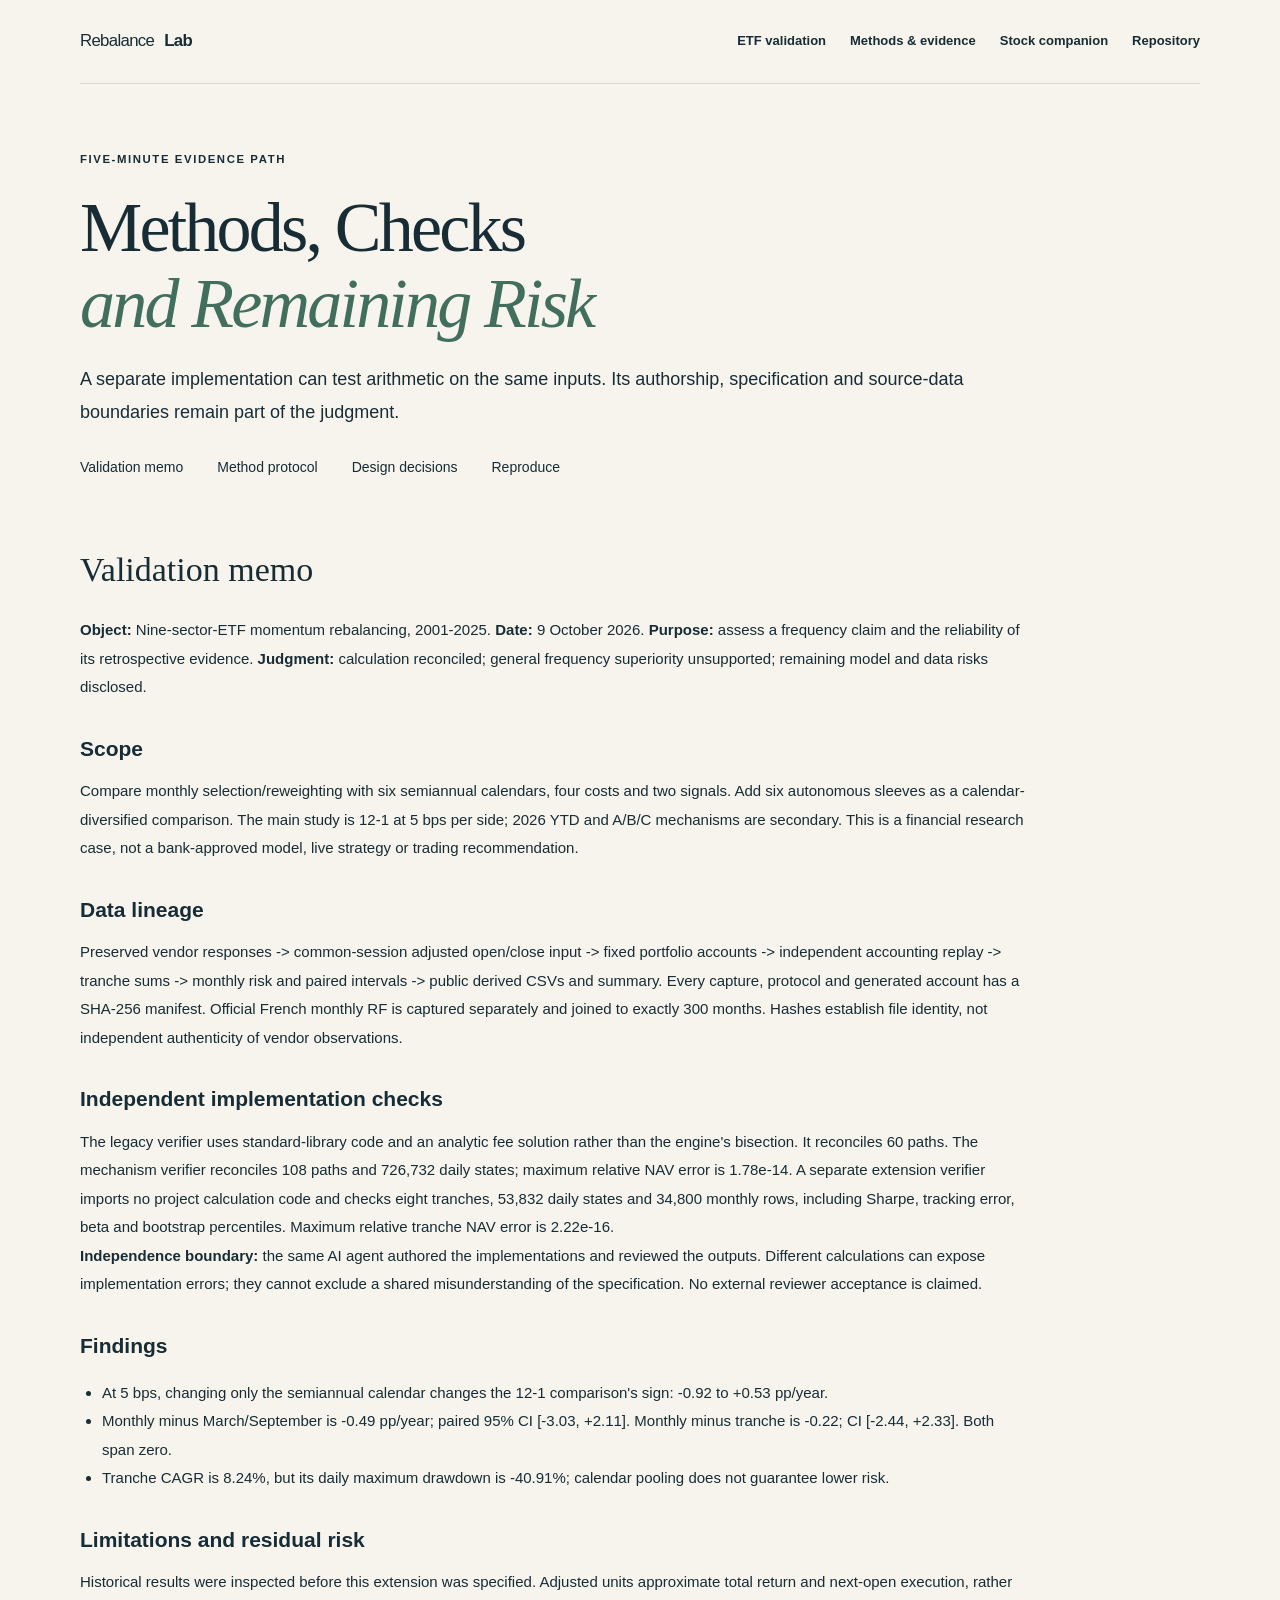
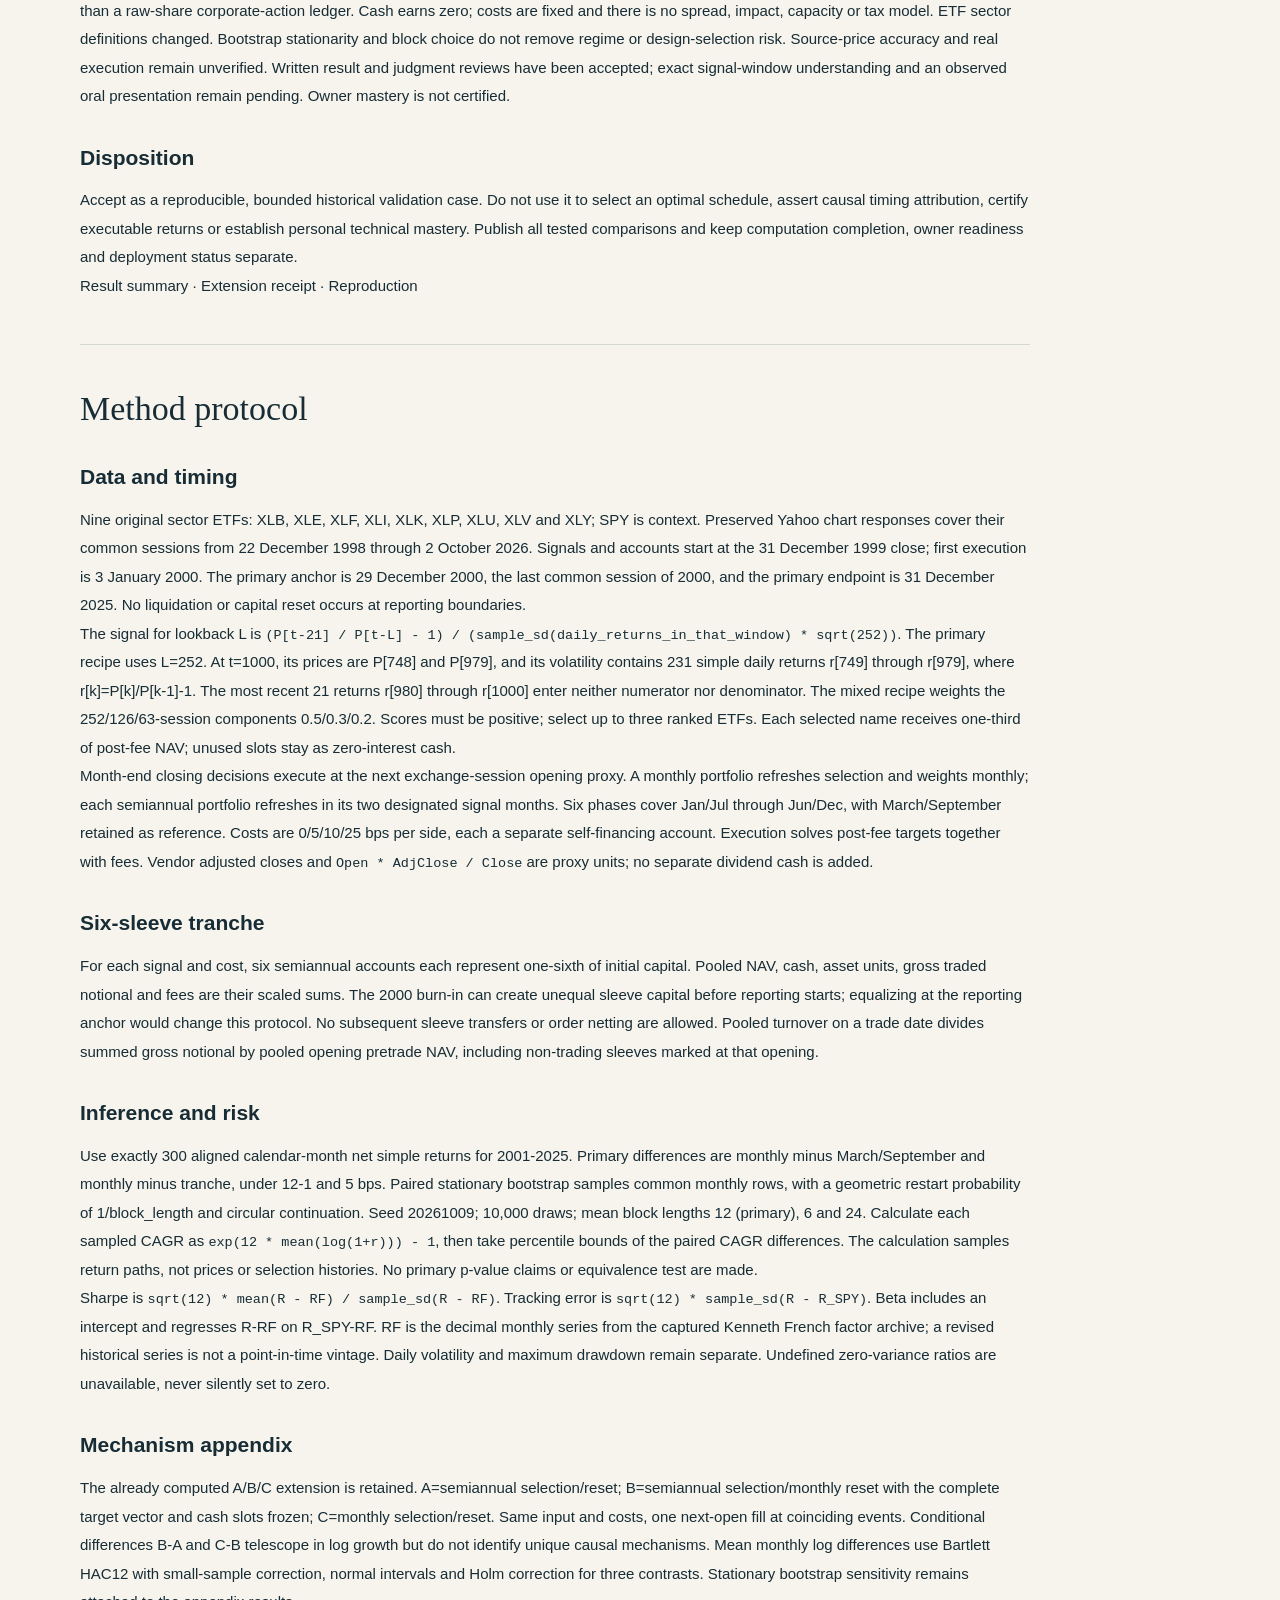
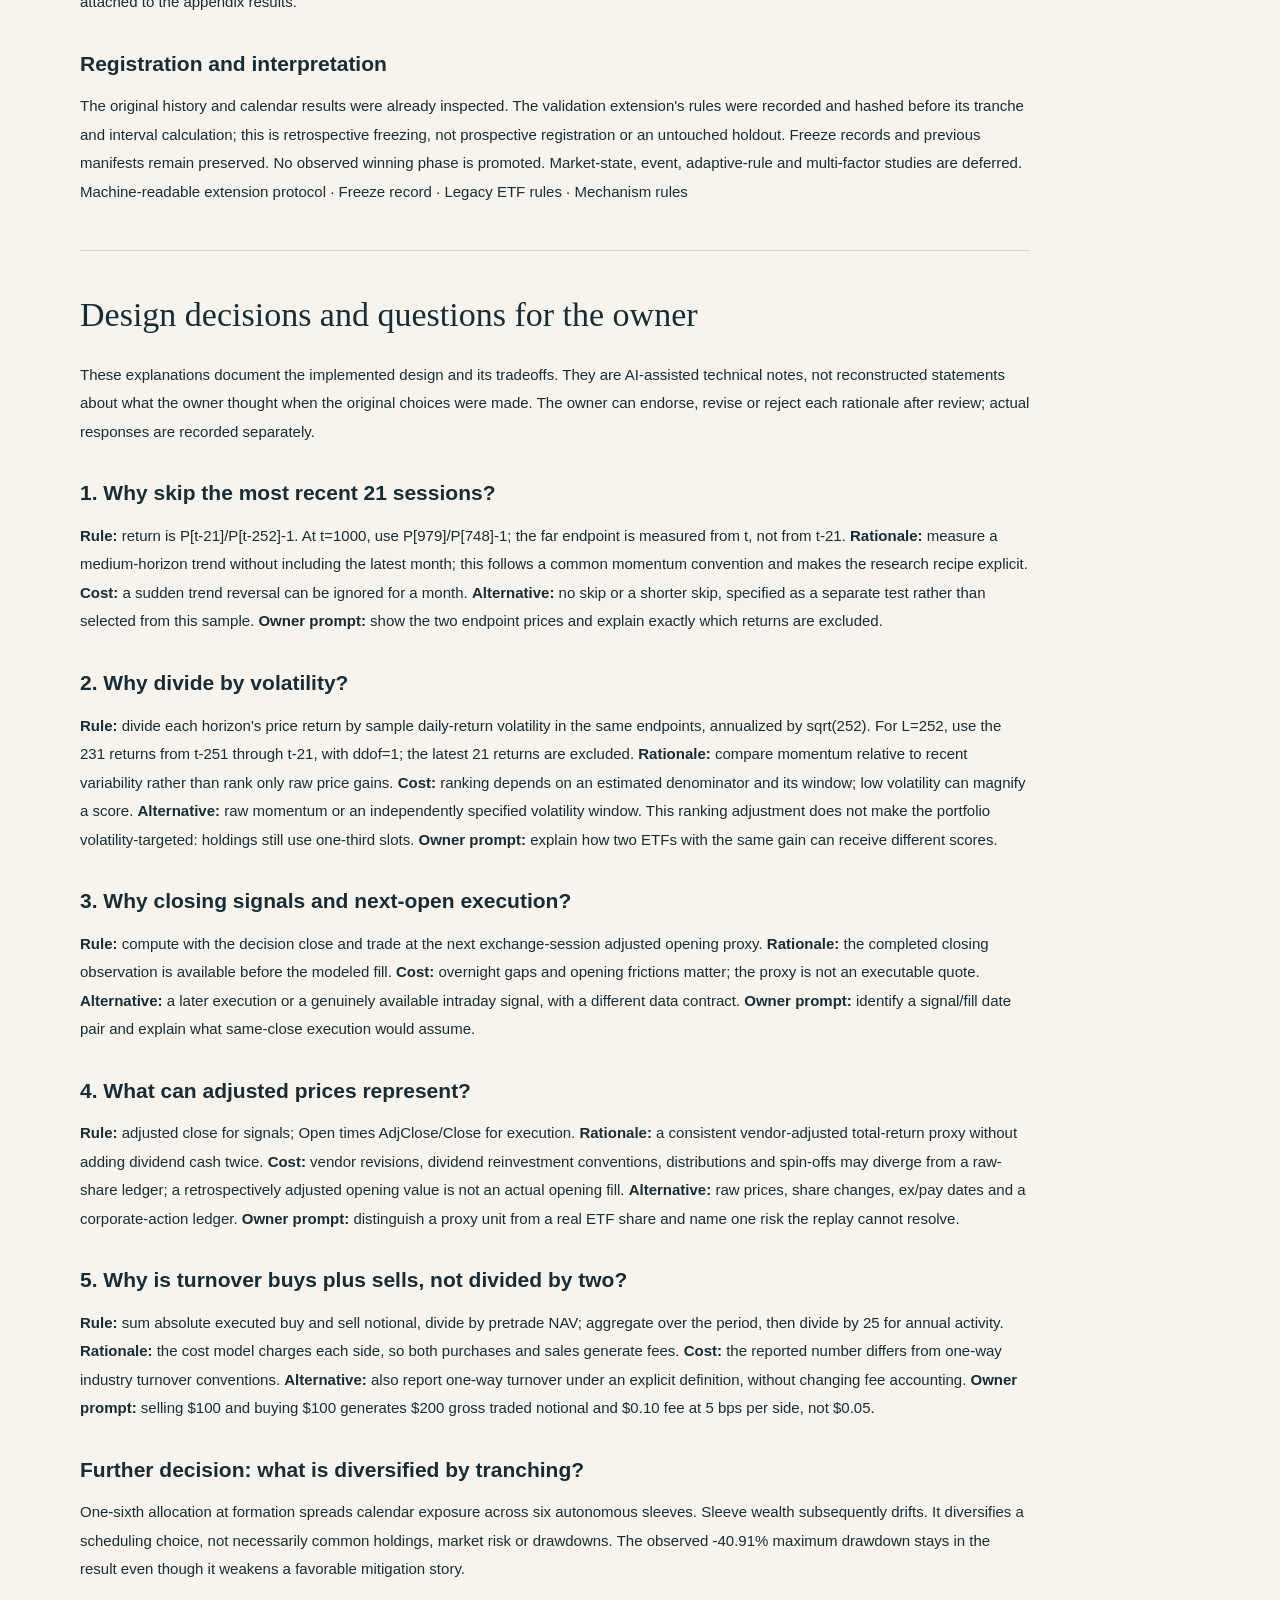
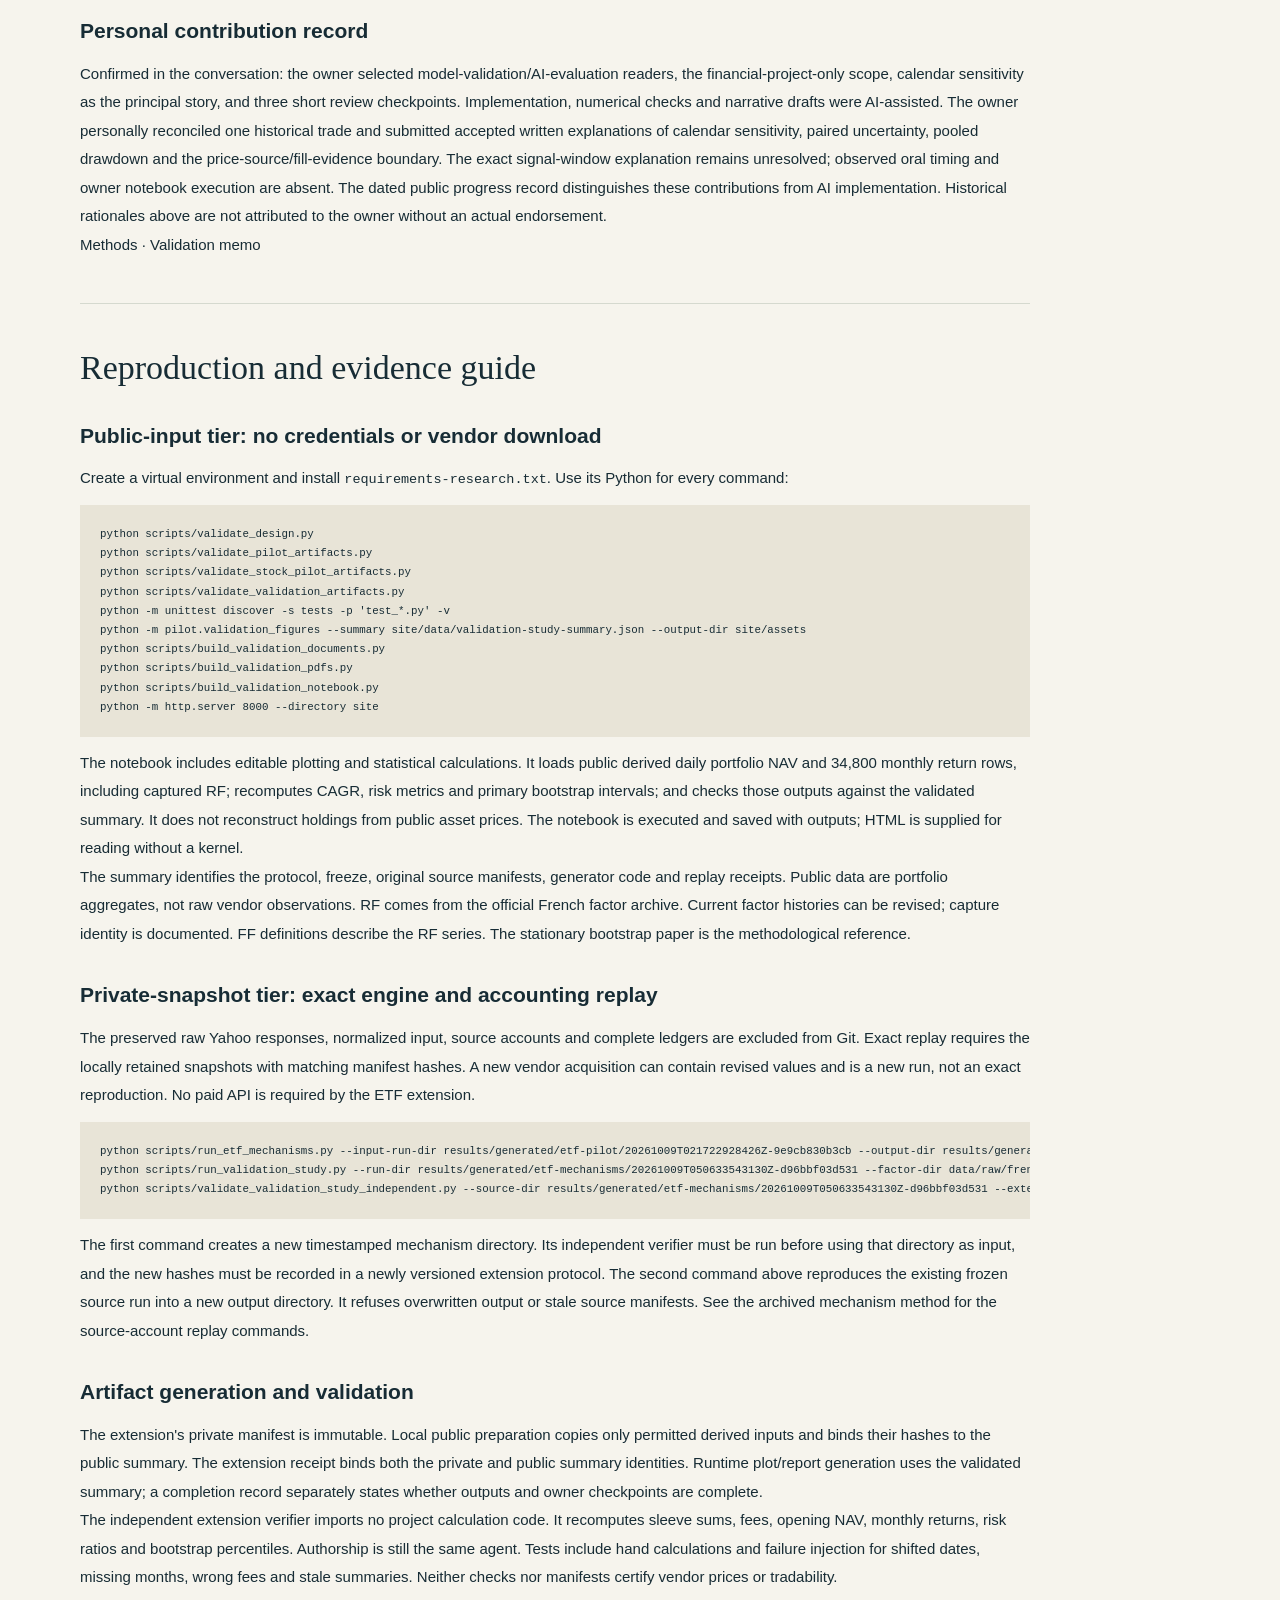
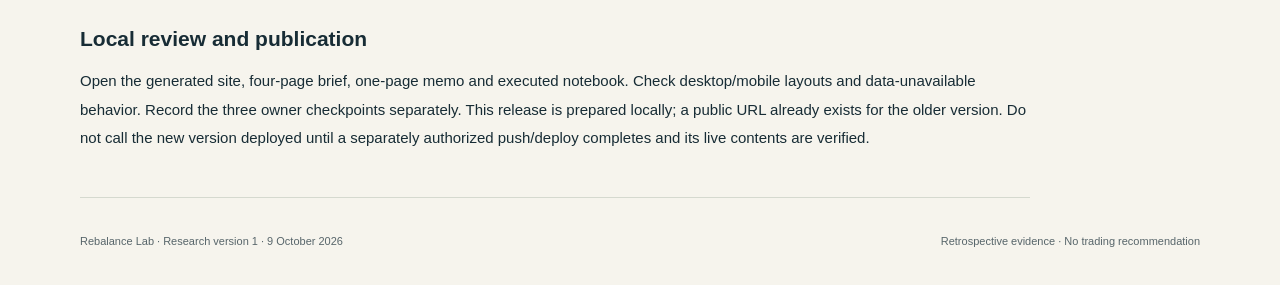
==== site/methods.html @ b11cecf1 "Build a bounded momentum rebalancing validation case" ====
<!doctype html><html lang="en"><head><meta charset="utf-8"><meta name="viewport" content="width=device-width,initial-scale=1"><meta name="description" content="A retrospective financial validation case: calendar sensitivity, tranched momentum portfolios, paired uncertainty and reproducible accounting."><title>Methods, Checks and Remaining Risk · Rebalance Lab</title><link rel="canonical" href="https://yuchi-wang02.github.io/rebalance-lab/methods.html"><meta property="og:type" content="website"><meta property="og:site_name" content="Rebalance Lab"><meta property="og:title" content="Methods, Checks and Remaining Risk"><meta property="og:description" content="A retrospective financial validation case: calendar sensitivity, tranched momentum portfolios, paired uncertainty and reproducible accounting."><meta property="og:url" content="https://yuchi-wang02.github.io/rebalance-lab/methods.html"><meta property="og:image" content="https://yuchi-wang02.github.io/rebalance-lab/assets/validation-preview.png"><meta property="og:image:width" content="1200"><meta property="og:image:height" content="630"><meta property="og:image:alt" content="Momentum rebalancing validation: calendar sensitivity and paired uncertainty"><meta name="twitter:card" content="summary_large_image"><meta name="twitter:title" content="Methods, Checks and Remaining Risk"><meta name="twitter:description" content="A retrospective financial validation case: calendar sensitivity, tranched momentum portfolios, paired uncertainty and reproducible accounting."><meta name="twitter:image" content="https://yuchi-wang02.github.io/rebalance-lab/assets/validation-preview.png"><link rel="icon" href="assets/favicon.svg" type="image/svg+xml"><link rel="stylesheet" href="styles.css"><link rel="stylesheet" href="validation.css"></head><body class="v-page"><a class="skip-link" href="#main">Skip to content</a><header class="v-header"><a class="brand" href="index.html">Rebalance <strong>Lab</strong></a><nav aria-label="Primary navigation"><a href="pilot.html">ETF validation</a><a href="methods.html">Methods &amp; evidence</a><a href="stocks.html">Stock companion</a><a href="https://github.com/Yuchi-Wang02/rebalance-lab">Repository</a></nav></header><main id="main" class="v-main"><section class="v-hero"><p class="eyebrow">Five-minute evidence path</p><h1>Methods, Checks<br><em>and Remaining Risk</em></h1><p class="v-intro">A separate implementation can test arithmetic on the same inputs. Its authorship, specification and source-data boundaries remain part of the judgment.</p><div class="v-actions"><a href="#memo">Validation memo</a><a href="#protocol">Method protocol</a><a href="#decisions">Design decisions</a><a href="#reproduce">Reproduce</a></div></section><section class="v-section v-method" id="memo"><h2>Validation memo</h2>
<p><strong>Object:</strong> Nine-sector-ETF momentum rebalancing, 2001-2025. <strong>Date:</strong> 9 October 2026. <strong>Purpose:</strong> assess a frequency claim and the reliability of its retrospective evidence. <strong>Judgment:</strong> calculation reconciled; general frequency superiority unsupported; remaining model and data risks disclosed.</p>
<h3>Scope</h3>
<p>Compare monthly selection/reweighting with six semiannual calendars, four costs and two signals. Add six autonomous sleeves as a calendar-diversified comparison. The main study is 12-1 at 5 bps per side; 2026 YTD and A/B/C mechanisms are secondary. This is a financial research case, not a bank-approved model, live strategy or trading recommendation.</p>
<h3>Data lineage</h3>
<p>Preserved vendor responses -&gt; common-session adjusted open/close input -&gt; fixed portfolio accounts -&gt; independent accounting replay -&gt; tranche sums -&gt; monthly risk and paired intervals -&gt; public derived CSVs and summary. Every capture, protocol and generated account has a SHA-256 manifest. Official French monthly RF is captured separately and joined to exactly 300 months. Hashes establish file identity, not independent authenticity of vendor observations.</p>
<h3>Independent implementation checks</h3>
<p>The legacy verifier uses standard-library code and an analytic fee solution rather than the engine's bisection. It reconciles 60 paths. The mechanism verifier reconciles 108 paths and 726,732 daily states; maximum relative NAV error is 1.78e-14. A separate extension verifier imports no project calculation code and checks eight tranches, 53,832 daily states and 34,800 monthly rows, including Sharpe, tracking error, beta and bootstrap percentiles. Maximum relative tranche NAV error is 2.22e-16.</p>
<p><strong>Independence boundary:</strong> the same AI agent authored the implementations and reviewed the outputs. Different calculations can expose implementation errors; they cannot exclude a shared misunderstanding of the specification. No external reviewer acceptance is claimed.</p>
<h3>Findings</h3>
<ul>
<li>At 5 bps, changing only the semiannual calendar changes the 12-1 comparison's sign: -0.92 to +0.53 pp/year.</li>
<li>Monthly minus March/September is -0.49 pp/year; paired 95% CI [-3.03, +2.11]. Monthly minus tranche is -0.22; CI [-2.44, +2.33]. Both span zero.</li>
<li>Tranche CAGR is 8.24%, but its daily maximum drawdown is -40.91%; calendar pooling does not guarantee lower risk.</li>
</ul>
<h3>Limitations and residual risk</h3>
<p>Historical results were inspected before this extension was specified. Adjusted units approximate total return and next-open execution, rather than a raw-share corporate-action ledger. Cash earns zero; costs are fixed and there is no spread, impact, capacity or tax model. ETF sector definitions changed. Bootstrap stationarity and block choice do not remove regime or design-selection risk. Source-price accuracy and real execution remain unverified. Written result and judgment reviews have been accepted; exact signal-window understanding and an observed oral presentation remain pending. Owner mastery is not certified.</p>
<h3>Disposition</h3>
<p>Accept as a reproducible, bounded historical validation case. Do not use it to select an optimal schedule, assert causal timing attribution, certify executable returns or establish personal technical mastery. Publish all tested comparisons and keep computation completion, owner readiness and deployment status separate.</p>
<p><a href="https://github.com/Yuchi-Wang02/rebalance-lab/blob/main/site/data/validation-study-summary.json">Result summary</a> · <a href="https://github.com/Yuchi-Wang02/rebalance-lab/blob/main/site/data/validation-study-replay.json">Extension receipt</a> · <a href="https://github.com/Yuchi-Wang02/rebalance-lab/blob/main/docs/reproduction.md">Reproduction</a></p>
</section><section class="v-section v-method" id="protocol"><h2>Method protocol</h2>
<h3>Data and timing</h3>
<p>Nine original sector ETFs: XLB, XLE, XLF, XLI, XLK, XLP, XLU, XLV and XLY; SPY is context. Preserved Yahoo chart responses cover their common sessions from 22 December 1998 through 2 October 2026. Signals and accounts start at the 31 December 1999 close; first execution is 3 January 2000. The primary anchor is 29 December 2000, the last common session of 2000, and the primary endpoint is 31 December 2025. No liquidation or capital reset occurs at reporting boundaries.</p>
<p>The signal for lookback L is <code>(P[t-21] / P[t-L] - 1) / (sample_sd(daily_returns_in_that_window) * sqrt(252))</code>. The primary recipe uses L=252. At t=1000, its prices are P[748] and P[979], and its volatility contains 231 simple daily returns r[749] through r[979], where r[k]=P[k]/P[k-1]-1. The most recent 21 returns r[980] through r[1000] enter neither numerator nor denominator. The mixed recipe weights the 252/126/63-session components 0.5/0.3/0.2. Scores must be positive; select up to three ranked ETFs. Each selected name receives one-third of post-fee NAV; unused slots stay as zero-interest cash.</p>
<p>Month-end closing decisions execute at the next exchange-session opening proxy. A monthly portfolio refreshes selection and weights monthly; each semiannual portfolio refreshes in its two designated signal months. Six phases cover Jan/Jul through Jun/Dec, with March/September retained as reference. Costs are 0/5/10/25 bps per side, each a separate self-financing account. Execution solves post-fee targets together with fees. Vendor adjusted closes and <code>Open * AdjClose / Close</code> are proxy units; no separate dividend cash is added.</p>
<h3>Six-sleeve tranche</h3>
<p>For each signal and cost, six semiannual accounts each represent one-sixth of initial capital. Pooled NAV, cash, asset units, gross traded notional and fees are their scaled sums. The 2000 burn-in can create unequal sleeve capital before reporting starts; equalizing at the reporting anchor would change this protocol. No subsequent sleeve transfers or order netting are allowed. Pooled turnover on a trade date divides summed gross notional by pooled opening pretrade NAV, including non-trading sleeves marked at that opening.</p>
<h3>Inference and risk</h3>
<p>Use exactly 300 aligned calendar-month net simple returns for 2001-2025. Primary differences are monthly minus March/September and monthly minus tranche, under 12-1 and 5 bps. Paired stationary bootstrap samples common monthly rows, with a geometric restart probability of 1/block_length and circular continuation. Seed 20261009; 10,000 draws; mean block lengths 12 (primary), 6 and 24. Calculate each sampled CAGR as <code>exp(12 * mean(log(1+r))) - 1</code>, then take percentile bounds of the paired CAGR differences. The calculation samples return paths, not prices or selection histories. No primary p-value claims or equivalence test are made.</p>
<p>Sharpe is <code>sqrt(12) * mean(R - RF) / sample_sd(R - RF)</code>. Tracking error is <code>sqrt(12) * sample_sd(R - R_SPY)</code>. Beta includes an intercept and regresses R-RF on R_SPY-RF. RF is the decimal monthly series from the captured Kenneth French factor archive; a revised historical series is not a point-in-time vintage. Daily volatility and maximum drawdown remain separate. Undefined zero-variance ratios are unavailable, never silently set to zero.</p>
<h3>Mechanism appendix</h3>
<p>The already computed A/B/C extension is retained. A=semiannual selection/reset; B=semiannual selection/monthly reset with the complete target vector and cash slots frozen; C=monthly selection/reset. Same input and costs, one next-open fill at coinciding events. Conditional differences B-A and C-B telescope in log growth but do not identify unique causal mechanisms. Mean monthly log differences use Bartlett HAC12 with small-sample correction, normal intervals and Holm correction for three contrasts. Stationary bootstrap sensitivity remains attached to the appendix results.</p>
<h3>Registration and interpretation</h3>
<p>The original history and calendar results were already inspected. The validation extension's rules were recorded and hashed before its tranche and interval calculation; this is retrospective freezing, not prospective registration or an untouched holdout. Freeze records and previous manifests remain preserved. No observed winning phase is promoted. Market-state, event, adaptive-rule and multi-factor studies are deferred.</p>
<p><a href="https://github.com/Yuchi-Wang02/rebalance-lab/blob/main/configs/sector-etf-validation.v1.json">Machine-readable extension protocol</a> · <a href="https://github.com/Yuchi-Wang02/rebalance-lab/blob/main/docs/validation/etf-validation-protocol-freeze.json">Freeze record</a> · <a href="https://github.com/Yuchi-Wang02/rebalance-lab/blob/main/configs/sector-etf-pilot.v1.json">Legacy ETF rules</a> · <a href="https://github.com/Yuchi-Wang02/rebalance-lab/blob/main/configs/sector-etf-mechanisms.v1.json">Mechanism rules</a></p>
</section><section class="v-section v-method" id="decisions"><h2>Design decisions and questions for the owner</h2>
<p>These explanations document the implemented design and its tradeoffs. They are AI-assisted technical notes, not reconstructed statements about what the owner thought when the original choices were made. The owner can endorse, revise or reject each rationale after review; actual responses are recorded separately.</p>
<h3>1. Why skip the most recent 21 sessions?</h3>
<p><strong>Rule:</strong> return is P[t-21]/P[t-252]-1. At t=1000, use P[979]/P[748]-1; the far endpoint is measured from t, not from t-21. <strong>Rationale:</strong> measure a medium-horizon trend without including the latest month; this follows a common momentum convention and makes the research recipe explicit. <strong>Cost:</strong> a sudden trend reversal can be ignored for a month. <strong>Alternative:</strong> no skip or a shorter skip, specified as a separate test rather than selected from this sample. <strong>Owner prompt:</strong> show the two endpoint prices and explain exactly which returns are excluded.</p>
<h3>2. Why divide by volatility?</h3>
<p><strong>Rule:</strong> divide each horizon's price return by sample daily-return volatility in the same endpoints, annualized by sqrt(252). For L=252, use the 231 returns from t-251 through t-21, with ddof=1; the latest 21 returns are excluded. <strong>Rationale:</strong> compare momentum relative to recent variability rather than rank only raw price gains. <strong>Cost:</strong> ranking depends on an estimated denominator and its window; low volatility can magnify a score. <strong>Alternative:</strong> raw momentum or an independently specified volatility window. This ranking adjustment does not make the portfolio volatility-targeted: holdings still use one-third slots. <strong>Owner prompt:</strong> explain how two ETFs with the same gain can receive different scores.</p>
<h3>3. Why closing signals and next-open execution?</h3>
<p><strong>Rule:</strong> compute with the decision close and trade at the next exchange-session adjusted opening proxy. <strong>Rationale:</strong> the completed closing observation is available before the modeled fill. <strong>Cost:</strong> overnight gaps and opening frictions matter; the proxy is not an executable quote. <strong>Alternative:</strong> a later execution or a genuinely available intraday signal, with a different data contract. <strong>Owner prompt:</strong> identify a signal/fill date pair and explain what same-close execution would assume.</p>
<h3>4. What can adjusted prices represent?</h3>
<p><strong>Rule:</strong> adjusted close for signals; Open times AdjClose/Close for execution. <strong>Rationale:</strong> a consistent vendor-adjusted total-return proxy without adding dividend cash twice. <strong>Cost:</strong> vendor revisions, dividend reinvestment conventions, distributions and spin-offs may diverge from a raw-share ledger; a retrospectively adjusted opening value is not an actual opening fill. <strong>Alternative:</strong> raw prices, share changes, ex/pay dates and a corporate-action ledger. <strong>Owner prompt:</strong> distinguish a proxy unit from a real ETF share and name one risk the replay cannot resolve.</p>
<h3>5. Why is turnover buys plus sells, not divided by two?</h3>
<p><strong>Rule:</strong> sum absolute executed buy and sell notional, divide by pretrade NAV; aggregate over the period, then divide by 25 for annual activity. <strong>Rationale:</strong> the cost model charges each side, so both purchases and sales generate fees. <strong>Cost:</strong> the reported number differs from one-way industry turnover conventions. <strong>Alternative:</strong> also report one-way turnover under an explicit definition, without changing fee accounting. <strong>Owner prompt:</strong> selling $100 and buying $100 generates $200 gross traded notional and $0.10 fee at 5 bps per side, not $0.05.</p>
<h3>Further decision: what is diversified by tranching?</h3>
<p>One-sixth allocation at formation spreads calendar exposure across six autonomous sleeves. Sleeve wealth subsequently drifts. It diversifies a scheduling choice, not necessarily common holdings, market risk or drawdowns. The observed -40.91% maximum drawdown stays in the result even though it weakens a favorable mitigation story.</p>
<h3>Personal contribution record</h3>
<p>Confirmed in the conversation: the owner selected model-validation/AI-evaluation readers, the financial-project-only scope, calendar sensitivity as the principal story, and three short review checkpoints. Implementation, numerical checks and narrative drafts were AI-assisted. The owner personally reconciled one historical trade and submitted accepted written explanations of calendar sensitivity, paired uncertainty, pooled drawdown and the price-source/fill-evidence boundary. The exact signal-window explanation remains unresolved; observed oral timing and owner notebook execution are absent. The <a href="https://github.com/Yuchi-Wang02/rebalance-lab/blob/main/results/owner-review-progress.json">dated public progress record</a> distinguishes these contributions from AI implementation. Historical rationales above are not attributed to the owner without an actual endorsement.</p>
<p><a href="https://github.com/Yuchi-Wang02/rebalance-lab/blob/main/docs/methods/validation-study.md">Methods</a> · <a href="https://github.com/Yuchi-Wang02/rebalance-lab/blob/main/docs/validation/validation-memo.md">Validation memo</a></p>
</section><section class="v-section v-method" id="reproduce"><h2>Reproduction and evidence guide</h2>
<h3>Public-input tier: no credentials or vendor download</h3>
<p>Create a virtual environment and install <code>requirements-research.txt</code>. Use its Python for every command:</p>
<pre><code class="language-bash">python scripts/validate_design.py
python scripts/validate_pilot_artifacts.py
python scripts/validate_stock_pilot_artifacts.py
python scripts/validate_validation_artifacts.py
python -m unittest discover -s tests -p 'test_*.py' -v
python -m pilot.validation_figures --summary site/data/validation-study-summary.json --output-dir site/assets
python scripts/build_validation_documents.py
python scripts/build_validation_pdfs.py
python scripts/build_validation_notebook.py
python -m http.server 8000 --directory site
</code></pre>
<p>The notebook includes editable plotting and statistical calculations. It loads public derived daily portfolio NAV and 34,800 monthly return rows, including captured RF; recomputes CAGR, risk metrics and primary bootstrap intervals; and checks those outputs against the validated summary. It does not reconstruct holdings from public asset prices. The notebook is executed and saved with outputs; HTML is supplied for reading without a kernel.</p>
<p>The summary identifies the protocol, freeze, original source manifests, generator code and replay receipts. Public data are portfolio aggregates, not raw vendor observations. RF comes from the official <a href="https://mba.tuck.dartmouth.edu/pages/faculty/ken.french/data_library.html">French factor archive</a>. Current factor histories can be revised; capture identity is documented. <a href="https://mba.tuck.dartmouth.edu/pages/faculty/ken.french/Data_Library/f-f_factors.html">FF definitions</a> describe the RF series. The <a href="https://www.tandfonline.com/doi/abs/10.1080/01621459.1994.10476870">stationary bootstrap paper</a> is the methodological reference.</p>
<h3>Private-snapshot tier: exact engine and accounting replay</h3>
<p>The preserved raw Yahoo responses, normalized input, source accounts and complete ledgers are excluded from Git. Exact replay requires the locally retained snapshots with matching manifest hashes. A new vendor acquisition can contain revised values and is a new run, not an exact reproduction. No paid API is required by the ETF extension.</p>
<pre><code class="language-bash">python scripts/run_etf_mechanisms.py --input-run-dir results/generated/etf-pilot/20261009T021722928426Z-9e9cb830b3cb --output-dir results/generated/etf-mechanisms
python scripts/run_validation_study.py --run-dir results/generated/etf-mechanisms/20261009T050633543130Z-d96bbf03d531 --factor-dir data/raw/french-factors/20261009T050942196828Z-abb85a14 --validation results/generated/etf-mechanisms-validation/20261009T050633543130Z-d96bbf03d531.json --output-dir results/generated/validation-study/NEW-UNIQUE-RUN
python scripts/validate_validation_study_independent.py --source-dir results/generated/etf-mechanisms/20261009T050633543130Z-d96bbf03d531 --extension-dir results/generated/validation-study/20261009-v1 --factor-dir data/raw/french-factors/20261009T050942196828Z-abb85a14 --output results/generated/validation-study/REPLAY-RECEIPT.json
</code></pre>
<p>The first command creates a new timestamped mechanism directory. Its independent verifier must be run before using that directory as input, and the new hashes must be recorded in a newly versioned extension protocol. The second command above reproduces the existing frozen source run into a new output directory. It refuses overwritten output or stale source manifests. See the <a href="https://github.com/Yuchi-Wang02/rebalance-lab/blob/main/docs/archive/methods/sector-etf-mechanisms.md">archived mechanism method</a> for the source-account replay commands.</p>
<h3>Artifact generation and validation</h3>
<p>The extension's private manifest is immutable. Local public preparation copies only permitted derived inputs and binds their hashes to the public summary. The extension receipt binds both the private and public summary identities. Runtime plot/report generation uses the validated summary; a completion record separately states whether outputs and owner checkpoints are complete.</p>
<p>The independent extension verifier imports no project calculation code. It recomputes sleeve sums, fees, opening NAV, monthly returns, risk ratios and bootstrap percentiles. Authorship is still the same agent. Tests include hand calculations and failure injection for shifted dates, missing months, wrong fees and stale summaries. Neither checks nor manifests certify vendor prices or tradability.</p>
<h3>Local review and publication</h3>
<p>Open the generated site, four-page brief, one-page memo and executed notebook. Check desktop/mobile layouts and data-unavailable behavior. Record the three owner checkpoints separately. This release is prepared locally; a public URL already exists for the older version. Do not call the new version deployed until a separately authorized push/deploy completes and its live contents are verified.</p>
</section></main><footer class="v-footer"><span>Rebalance Lab · Research version 1 · 9 October 2026</span><span>Retrospective evidence · No trading recommendation</span></footer></body></html>
---- site/styles.css ----
:root {
  --paper: #f6f4ed;
  --white: #fffef9;
  --ink: #172c35;
  --muted: #57656a;
  --line: #d5d9cf;
  --green: #426e5d;
  --light-green: #e2e9dd;
  --orange: #ba5e34;
  --sand: #e8e4d7;
  --serif: Georgia, "Times New Roman", serif;
  --sans: Inter, -apple-system, BlinkMacSystemFont, "Segoe UI", sans-serif;
  --night: #20352e;
  --copper: #aa663e;
}
* {
  box-sizing: border-box;
}
html {
  scroll-behavior: smooth;
  scroll-padding-top: 24px;
}
body {
  margin: 0;
  background: var(--paper);
  color: var(--ink);
  font-family: var(--sans);
  font-size: 16px;
  line-height: 1.6;
  -webkit-font-smoothing: antialiased;
}
a {
  color: inherit;
  text-decoration: none;
}
button,
input,
select {
  font: inherit;
}
button,
a,
input,
select {
  -webkit-tap-highlight-color: transparent;
}
button {
  cursor: pointer;
  color: inherit;
}
h1,
h2,
h3,
p {
  margin: 0;
}
h1,
h2,
h3 {
  font-weight: 400;
}
h1,
h2 {
  font-family: var(--serif);
  letter-spacing: -0.043em;
  line-height: 1.08;
}
h2 {
  font-size: clamp(2.4rem, 4.1vw, 3.8rem);
}
h2 em,
h3 em {
  color: var(--green);
  font-weight: 400;
}
em {
  font-weight: 400;
}
.wrap {
  width: min(1280px, calc(100% - 112px));
  margin-inline: auto;
}
.eyebrow {
  font-size: 0.71rem;
  text-transform: uppercase;
  letter-spacing: 0.14em;
  font-weight: 650;
}
.site-header {
  height: 100px;
  display: flex;
  align-items: center;
  justify-content: space-between;
  border-bottom: 1px solid var(--line);
  gap: 28px;
}
.brand {
  display: inline-flex;
  gap: 10px;
  align-items: center;
  font-size: 1.05rem;
  white-space: nowrap;
  letter-spacing: -0.04em;
}
.brand strong {
  font-weight: 650;
}
.button {
  display: inline-flex;
  align-items: center;
  justify-content: center;
  gap: 22px;
  padding: 14px 20px;
  min-height: 48px;
  font-size: 12px;
  font-weight: 650;
  line-height: 1.4;
  border: 1px solid transparent;
}
.button-dark {
  background: var(--ink);
  color: var(--paper);
}
.button-dark:hover {
  background: var(--green);
}
.text-link {
  display: inline-flex;
  align-items: center;
  gap: 12px;
  font-size: 12px;
  font-weight: 600;
}
.arrow-icon {
  flex-shrink: 0;
}
.skip-link {
  position: absolute;
  top: -80px;
  left: 16px;
  background: var(--ink);
  color: var(--paper);
  padding: 12px 20px;
  z-index: 100;
}
.skip-link:focus {
  top: 12px;
}
a:focus-visible,
button:focus-visible,
input:focus-visible,
select:focus-visible,
summary:focus-visible {
  outline: 3px solid var(--orange);
  outline-offset: 5px;
}
.sr-only {
  position: absolute;
  width: 1px;
  height: 1px;
  padding: 0;
  margin: -1px;
  overflow: hidden;
  clip: rect(0, 0, 0, 0);
  white-space: nowrap;
  border: 0;
}
[hidden] {
  display: none !important;
}
.home-page {
  color: #24382f;
}
.home-page .wrap {
  max-width: 1180px;
}
.home-page .site-header {
  height: 94px;
}
.home-brand-mark {
  color: var(--night);
  flex-shrink: 0;
}
.home-nav {
  display: flex;
  align-items: center;
  gap: 29px;
  font-size: 12px;
  font-weight: 600;
}
.home-nav a:hover,
.home-research-links a:hover {
  color: var(--green);
}
.home-nav .home-github {
  display: flex;
  align-items: center;
  gap: 10px;
  border-left: 1px solid var(--line);
  padding-left: 28px;
}
.home-hero {
  display: grid;
  grid-template-columns: 1.13fr 1fr;
  gap: 85px;
  align-items: center;
  padding: 75px 0 68px;
}
.home-hero .eyebrow {
  display: flex;
  align-items: center;
  gap: 9px;
  font-size: 9px;
  letter-spacing: 0.14em;
}
.home-live-dot {
  width: 6px;
  height: 6px;
  border-radius: 50%;
  background: var(--green);
  display: inline-block;
}
.home-hero h1 {
  font-size: clamp(52px, 5vw, 72px);
  line-height: 1.06;
  letter-spacing: -0.045em;
  margin: 28px 0 25px;
}
.home-hero h1 em {
  color: var(--green);
}
.home-intro {
  font-size: 15px;
  line-height: 1.85;
  max-width: 410px;
  color: var(--muted);
}
.home-hero .button {
  margin-top: 27px;
  background: var(--night);
}
.home-hero .button:hover {
  background: var(--green);
}
.home-verdict {
  border: 1px solid #d0d5c7;
  background: #eceee2;
  padding: 29px 32px 24px;
  position: relative;
  box-shadow: 9px 9px 0 #e6e8dc;
}
.home-verdict-label {
  display: flex;
  justify-content: space-between;
  gap: 15px;
  font-size: 9px;
  letter-spacing: 0.12em;
  text-transform: uppercase;
  border-bottom: 1px solid #cbd2bf;
  padding-bottom: 18px;
  color: #5c6957;
}
.home-verdict-label span:first-child {
  font-weight: 700;
}
.home-verdict h2 {
  font-size: clamp(34px, 3.8vw, 48px);
  line-height: 1.12;
  margin: 26px 0 18px;
  letter-spacing: -0.04em;
}
.home-verdict > p:not(.home-verdict-foot) {
  font-size: 13px;
  line-height: 1.85;
  color: #566453;
}
.home-verdict-notes {
  margin-top: 24px;
  border-top: 1px solid #cbd2bf;
}
.home-verdict-notes > div {
  display: grid;
  grid-template-columns: 24px 1fr;
  gap: 15px;
  padding: 15px 0;
  border-bottom: 1px solid #cbd2bf;
}
.home-verdict-notes > div > span {
  font-size: 10px;
  color: #6d795e;
  padding-top: 2px;
}
.home-verdict-notes p {
  font-size: 11px;
  line-height: 1.75;
  color: #53604e;
}
.home-verdict-notes strong {
  font-weight: 650;
  color: #30432d;
}
.home-verdict-foot {
  font-size: 9px;
  line-height: 1.8;
  color: #6b7565;
  margin-top: 17px;
}
.home-studies {
  border-top: 1px solid var(--line);
  padding: 51px 0 53px;
}
.home-section-heading {
  display: flex;
  justify-content: space-between;
  align-items: end;
  gap: 35px;
  margin-bottom: 32px;
}
.home-section-heading h2 {
  font-size: clamp(33px, 3.9vw, 48px);
  margin-top: 14px;
  line-height: 1.1;
}
.home-section-heading > p {
  max-width: 350px;
  font-size: 13px;
  line-height: 1.9;
  color: var(--muted);
  padding-bottom: 4px;
}
.home-study-grid {
  display: grid;
  grid-template-columns: 1.1fr 1fr;
  gap: 25px;
  align-items: stretch;
}
.home-study {
  padding: 27px 30px 26px;
  display: flex;
  flex-direction: column;
  min-width: 0;
}
.home-stock {
  background: var(--white);
  border: 1px solid var(--line);
}
.home-etf {
  background: var(--night);
  color: #f6f3e8;
}
.home-study-topline {
  display: flex;
  justify-content: space-between;
  gap: 10px;
  align-items: center;
  font-size: 9px;
  font-weight: 650;
  text-transform: uppercase;
  letter-spacing: 0.1em;
}
.home-study-tag {
  font-size: 8px;
  letter-spacing: 0.04em;
  background: #ecebdc;
  padding: 4px 7px;
  color: #69725b;
  font-weight: 500;
}
.home-etf .home-study-tag {
  background: #354a3e;
  color: #ccd3ba;
}
.home-study h3 {
  font-family: var(--serif);
  font-size: clamp(29px, 3vw, 38px);
  line-height: 1.13;
  letter-spacing: -0.04em;
  margin: 22px 0 16px;
}
.home-study-description {
  font-size: 12px;
  line-height: 1.9;
  color: var(--muted);
}
.home-etf .home-study-description {
  color: #c3cebf;
}
.home-stock-controls {
  display: flex;
  justify-content: space-between;
  align-items: center;
  gap: 10px;
  border-top: 1px solid var(--line);
  margin-top: 24px;
  padding-top: 18px;
}
.home-stock-controls > span {
  font-size: 10px;
  color: var(--muted);
}
.home-cost-controls {
  min-width: 0;
}
#home-cost-controls {
  border: 0;
  padding: 0;
  margin: 0;
}
.home-cost-options {
  display: flex;
  gap: 3px;
}
.home-cost-options input {
  position: absolute;
  opacity: 0;
  width: 1px;
  height: 1px;
}
.home-cost-options label {
  display: block;
  padding: 7px 8px;
  font-size: 9px;
  border: 1px solid transparent;
  cursor: pointer;
  line-height: 1.4;
  white-space: nowrap;
}
.home-cost-options input:checked + label {
  background: var(--night);
  color: var(--white);
  border-color: var(--night);
}
.home-cost-options input:focus-visible + label {
  outline: 3px solid var(--orange);
  outline-offset: 3px;
}
#home-cost-controls:disabled label {
  cursor: default;
  opacity: 0.75;
}
.home-gap-chart {
  margin: 20px 0 0;
}
.home-gap-chart figcaption {
  font-size: 11px;
  line-height: 1.8;
}
.home-gap-chart figcaption > span {
  display: block;
  font-size: 9px;
  color: var(--muted);
}
.home-gap-axis {
  display: flex;
  justify-content: space-between;
  margin: 18px 76px 4px 78px;
  font-size: 8px;
  color: #83907a;
}
.home-gap-row {
  display: grid;
  grid-template-columns: 68px 1fr 68px;
  gap: 10px;
  align-items: center;
  min-height: 52px;
}
.home-gap-period {
  font-size: 11px;
  line-height: 1.4;
}
.home-gap-period small {
  display: block;
  font-size: 8px;
  color: var(--muted);
  margin-top: 3px;
}
.home-gap-track {
  height: 37px;
  position: relative;
  background: linear-gradient(
    90deg,
    transparent calc(50% - 0.5px),
    #bcc7b3 calc(50% - 0.5px),
    #bcc7b3 calc(50% + 0.5px),
    transparent calc(50% + 0.5px)
  );
}
.home-gap-track:before,
.home-gap-track:after {
  content: "";
  position: absolute;
  height: 100%;
  border-left: 1px dotted #e1e4da;
}
.home-gap-track:before {
  left: 0;
}
.home-gap-track:after {
  right: 0;
}
.home-gap-track i {
  position: absolute;
  top: 10px;
  height: 17px;
  width: var(--bar-width);
  border-radius: 1px;
}
.home-gap-track i.positive {
  left: 50%;
  background: #5f8269;
}
.home-gap-track i.negative {
  right: 50%;
  background: #ba8764;
}
.home-gap-row > strong {
  font-size: 13px;
  letter-spacing: -0.025em;
  text-align: right;
  white-space: nowrap;
  font-weight: 550;
  font-variant-numeric: tabular-nums;
}
.home-gap-total {
  border-top: 1px dashed var(--line);
  margin-top: 6px;
  padding-top: 8px;
}
.home-gap-foot {
  font-size: 9px;
  line-height: 1.8;
  color: var(--muted);
  margin-top: 10px;
}
.home-cost-reading {
  font-size: 11px;
  line-height: 1.85;
  background: #f0f0e5;
  padding: 12px 14px;
  margin-top: 19px;
  min-height: 64px;
}
.home-cost-reading strong {
  font-weight: 650;
}
.home-data-status {
  font-size: 8px;
  line-height: 1.8;
  color: #77816f;
  margin-top: 9px;
}
.home-study-limit {
  font-size: 10px;
  line-height: 1.85;
  color: var(--muted);
  margin-top: auto;
  padding-top: 23px;
}
.home-report-link {
  display: flex;
  justify-content: space-between;
  align-items: center;
  gap: 15px;
  font-size: 12px;
  font-weight: 650;
  border-top: 1px solid var(--line);
  padding-top: 18px;
  margin-top: 18px;
}
.home-report-link:hover {
  color: var(--green);
}
.home-etf .home-report-link:hover {
  color: #d3dcb5;
}
.home-etf .home-report-link {
  border-color: #536454;
}
.home-etf .home-study-limit {
  color: #bcc9b6;
}
.home-etf .home-data-status {
  color: #98ac91;
}
.home-etf-result {
  margin-top: 30px;
  border-top: 1px solid #536454;
  padding-top: 23px;
}
.home-etf-result > span {
  font-size: 10px;
  color: #c1cdb7;
}
.home-etf-result > strong {
  display: block;
  font-size: 68px;
  font-weight: 400;
  letter-spacing: -0.06em;
  line-height: 1.15;
  margin: 10px 0 10px;
  font-variant-numeric: tabular-nums;
  color: #e5e9c8;
}
.home-etf-result > strong small {
  font-size: 22px;
  letter-spacing: -0.01em;
  color: #bdcbaa;
  margin-left: 4px;
}
.home-etf-result p {
  font-size: 10px;
  line-height: 1.85;
  color: #bdc9b2;
}
.home-etf-result p strong {
  font-weight: 500;
}
.home-etf-pair {
  display: grid;
  grid-template-columns: 1fr 1fr;
  margin: 26px 0 22px;
  padding: 18px 0;
  border-top: 1px solid #536454;
  border-bottom: 1px solid #536454;
}
.home-etf-pair > div:nth-child(2) {
  padding-left: 22px;
  border-left: 1px solid #536454;
}
.home-etf-pair dt {
  font-size: 9px;
  color: #bdcbb3;
}
.home-etf-pair dd {
  font-size: 28px;
  font-weight: 400;
  letter-spacing: -0.035em;
  margin: 7px 0 0;
  font-variant-numeric: tabular-nums;
}
.home-etf-tradeoff {
  display: grid;
  grid-template-columns: 28px 1fr;
  gap: 16px;
  align-items: center;
  color: #b5c4a2;
}
.home-etf-tradeoff p {
  font-size: 11px;
  line-height: 1.9;
  color: #ced8c3;
}
.home-etf-tradeoff strong {
  font-weight: 550;
  color: #eef1dc;
}
.home-comparison-note {
  font-size: 10px;
  color: var(--muted);
  line-height: 1.9;
  margin-top: 20px;
  max-width: 960px;
}
.home-comparison-note strong {
  font-weight: 650;
  color: var(--ink);
}
.home-method {
  border-top: 1px solid var(--line);
  padding: 49px 0 52px;
}
.home-principles {
  display: grid;
  grid-template-columns: repeat(3, 1fr);
  gap: 32px;
  margin-top: 36px;
}
.home-principles article {
  border-top: 1px solid #aebba4;
  padding-top: 17px;
}
.home-principles article > span {
  font-size: 10px;
  color: #718564;
  letter-spacing: 0.1em;
}
.home-principles h3 {
  font-family: var(--serif);
  font-size: 24px;
  letter-spacing: -0.025em;
  line-height: 1.2;
  margin: 13px 0;
}
.home-principles p {
  font-size: 12px;
  line-height: 1.9;
  color: var(--muted);
}
.home-research {
  display: grid;
  grid-template-columns: 1fr 1fr;
  gap: 95px;
  border-top: 1px solid var(--line);
  padding: 49px 0 54px;
}
.home-research h2 {
  font-size: clamp(33px, 3.9vw, 48px);
  margin-top: 15px;
}
.home-research > div > p:not(.eyebrow) {
  font-size: 12px;
  line-height: 1.9;
  color: var(--muted);
  margin-top: 18px;
  max-width: 410px;
}
.home-research-links {
  align-self: center;
}
.home-research-links a {
  position: relative;
  display: block;
  border-top: 1px solid var(--line);
  padding: 16px 30px 16px 0;
  font-size: 13px;
  font-weight: 550;
}
.home-research-links a:last-child {
  border-bottom: 1px solid var(--line);
}
.home-research-links a > span {
  display: block;
  font-size: 10px;
  font-weight: 400;
  color: var(--muted);
  margin-top: 4px;
}
.home-research-links a > svg {
  position: absolute;
  right: 0;
  top: 27px;
}
.home-footer {
  border-top: 1px solid var(--line);
  padding: 28px 0 35px;
  display: flex;
  justify-content: space-between;
  align-items: start;
  gap: 20px;
}
.home-footer .brand {
  font-size: 14px;
  gap: 4px;
}
.home-footer p {
  font-size: 9px;
  color: var(--muted);
  line-height: 1.9;
}
.home-footer > a:last-child {
  font-size: 10px;
  color: var(--muted);
  white-space: nowrap;
}
@media (max-width: 1100px) {
  .home-hero {
    gap: 45px;
  }
  .home-verdict {
    padding: 25px;
  }
  .home-hero h1 {
    font-size: 64px;
  }
  .home-study {
    padding: 25px;
  }
  .home-stock-controls {
    flex-wrap: wrap;
    gap: 9px;
  }
  .home-stock-controls > span {
    flex-basis: 100%;
  }
  .home-gap-row {
    grid-template-columns: 60px 1fr 65px;
    gap: 7px;
  }
  .home-gap-axis {
    margin-left: 67px;
    margin-right: 72px;
  }
  .home-research {
    gap: 55px;
  }
  .home-section-heading > p {
    max-width: 290px;
  }
  .home-etf-result > strong {
    font-size: 61px;
  }
}
@media (max-width: 800px) {
  .wrap {
    width: calc(100% - 56px);
  }
  .home-page .site-header {
    height: 85px;
  }
  .home-nav {
    gap: 20px;
    font-size: 11px;
  }
  .home-nav .home-github {
    padding-left: 20px;
  }
  .home-hero {
    padding: 50px 0;
    gap: 32px;
    grid-template-columns: 1fr 1fr;
  }
  .home-hero h1 {
    font-size: 54px;
  }
  .home-hero .eyebrow {
    font-size: 8px;
    line-height: 1.8;
  }
  .home-intro {
    font-size: 13px;
  }
  .home-verdict {
    padding: 21px;
  }
  .home-verdict-label {
    font-size: 8px;
    flex-wrap: wrap;
    gap: 6px;
  }
  .home-verdict h2 {
    font-size: 35px;
    margin-top: 22px;
  }
  .home-verdict > p:not(.home-verdict-foot) {
    font-size: 11px;
  }
  .home-verdict-notes {
    margin-top: 18px;
  }
  .home-verdict-notes > div {
    padding: 11px 0;
    gap: 9px;
    grid-template-columns: 20px 1fr;
  }
  .home-verdict-notes p {
    font-size: 10px;
  }
  .home-verdict-foot {
    font-size: 8px;
  }
  .home-study-grid {
    gap: 18px;
  }
  .home-study {
    padding: 23px 20px;
  }
  .home-study h3 {
    font-size: 31px;
  }
  .home-study-topline {
    flex-wrap: wrap;
    gap: 7px;
  }
  .home-etf-result > strong {
    font-size: 58px;
  }
  .home-gap-row {
    grid-template-columns: 54px 1fr 61px;
    gap: 5px;
  }
  .home-gap-axis {
    margin-left: 59px;
    margin-right: 66px;
  }
  .home-gap-row > strong {
    font-size: 12px;
  }
  .home-gap-period {
    font-size: 10px;
  }
  .home-etf-pair dd {
    font-size: 24px;
  }
  .home-section-heading > p {
    max-width: 260px;
    font-size: 12px;
  }
  .home-principles {
    gap: 25px;
  }
  .home-principles h3 {
    font-size: 21px;
  }
  .home-footer p {
    max-width: 330px;
  }
}
@media (max-width: 650px) {
  .wrap {
    width: calc(100% - 40px);
  }
  .site-header {
    height: auto;
    min-height: 88px;
    padding-block: 20px;
  }
  .home-page .site-header {
    height: 80px;
    padding: 0;
    gap: 12px;
  }
  .home-page .brand {
    font-size: 16px;
    gap: 8px;
  }
  .home-brand-mark {
    width: 26px;
    height: 26px;
  }
  .home-nav {
    gap: 14px;
    font-size: 10px;
  }
  .home-nav a:nth-child(2) {
    display: none;
  }
  .home-nav .home-github {
    padding-left: 0;
    border-left: 0;
    font-size: 0;
    gap: 0;
  }
  .home-nav .home-github svg {
    width: 15px;
    height: 15px;
  }
  .home-hero {
    grid-template-columns: 1fr;
    padding: 39px 0 38px;
    gap: 35px;
  }
  .home-hero h1 {
    font-size: clamp(42px, 11vw, 58px);
    margin: 24px 0 20px;
  }
  .home-hero .eyebrow {
    font-size: 8px;
  }
  .home-intro {
    font-size: 14px;
    max-width: 430px;
  }
  .home-hero .button {
    margin-top: 22px;
  }
  .home-verdict {
    padding: 24px;
    box-shadow: 6px 6px 0 #e6e8dc;
    margin-right: 6px;
  }
  .home-verdict-label {
    font-size: 8px;
    flex-wrap: nowrap;
  }
  .home-verdict h2 {
    font-size: 40px;
    margin: 22px 0 15px;
  }
  .home-verdict > p:not(.home-verdict-foot) {
    font-size: 12px;
  }
  .home-verdict-notes p {
    font-size: 11px;
  }
  .home-verdict-notes > div {
    padding: 13px 0;
    gap: 13px;
  }
  .home-verdict-foot {
    font-size: 9px;
  }
  .home-section-heading {
    display: block;
    margin-bottom: 25px;
  }
  .home-section-heading h2,
  .home-research h2 {
    font-size: 37px;
  }
  .home-section-heading > p {
    max-width: 420px;
    font-size: 12px;
    margin-top: 18px;
    padding: 0;
  }
  .home-studies,
  .home-method {
    padding: 35px 0 37px;
  }
  .home-study-grid {
    grid-template-columns: 1fr;
    gap: 21px;
  }
  .home-study {
    padding: 24px;
  }
  .home-study h3 {
    font-size: 35px;
    margin-top: 21px;
  }
  .home-study-topline {
    flex-wrap: nowrap;
  }
  .home-study-description {
    font-size: 12px;
  }
  .home-stock-controls {
    flex-wrap: nowrap;
  }
  .home-stock-controls > span {
    flex-basis: auto;
    font-size: 9px;
  }
  .home-cost-options label {
    padding: 6px;
    font-size: 9px;
  }
  .home-gap-row {
    grid-template-columns: 60px 1fr 65px;
    gap: 8px;
    min-height: 55px;
  }
  .home-gap-axis {
    margin-left: 68px;
    margin-right: 73px;
  }
  .home-gap-row > strong {
    font-size: 13px;
  }
  .home-gap-period {
    font-size: 11px;
  }
  .home-etf-result {
    margin-top: 26px;
  }
  .home-etf-result > strong {
    font-size: 69px;
  }
  .home-etf-pair dd {
    font-size: 29px;
  }
  .home-etf-tradeoff p {
    font-size: 12px;
  }
  .home-study-limit {
    padding-top: 20px;
  }
  .home-data-status {
    font-size: 9px;
  }
  .home-gap-foot,
  .home-comparison-note {
    font-size: 10px;
  }
  .home-report-link {
    font-size: 12px;
  }
  .home-principles {
    grid-template-columns: 1fr;
    gap: 23px;
    margin-top: 27px;
  }
  .home-principles article {
    position: relative;
    padding: 18px 0 0 37px;
  }
  .home-principles article > span {
    position: absolute;
    left: 0;
    top: 21px;
  }
  .home-principles h3 {
    font-size: 24px;
    margin: 0 0 12px;
  }
  .home-principles p {
    font-size: 12px;
    max-width: 420px;
  }
  .home-research {
    grid-template-columns: 1fr;
    gap: 26px;
    padding: 35px 0 39px;
  }
  .home-research-links a {
    padding-block: 15px;
  }
  .home-footer {
    flex-wrap: wrap;
    padding: 25px 0 29px;
    gap: 15px;
  }
  .home-footer p {
    order: 3;
    flex-basis: 100%;
    max-width: none;
    font-size: 9px;
  }
  .home-footer > a:last-child {
    margin-left: auto;
  }
  .home-footer .brand {
    font-size: 15px;
  }
}
@media (max-width: 360px) {
  .home-study {
    padding: 21px 17px;
  }
  .home-stock-controls {
    flex-wrap: wrap;
  }
  .home-stock-controls > span {
    flex-basis: 100%;
  }
  .home-study h3 {
    font-size: 32px;
  }
  .home-hero h1 {
    font-size: 40px;
  }
  .home-verdict {
    padding: 20px;
  }
  .home-nav {
    gap: 9px;
  }
  .home-page .brand {
    font-size: 14px;
  }
  .home-gap-row {
    grid-template-columns: 55px 1fr 60px;
    gap: 6px;
  }
  .home-gap-axis {
    margin-left: 61px;
    margin-right: 66px;
  }
}
@media (prefers-reduced-motion: reduce) {
  html {
    scroll-behavior: auto;
  }
  *,
  *:before,
  *:after {
    animation: none !important;
    transition: none !important;
  }
}
---- site/validation.css ----
.v-page{--v-blue:#213e50;--v-gold:#ae7b31}.v-header,.v-main,.v-footer{width:min(1120px,calc(100% - 64px));margin:0 auto}.v-header{padding:28px 0;display:flex;align-items:center;justify-content:space-between;gap:28px;border-bottom:1px solid var(--line)}.v-header nav{display:flex;gap:24px;flex-wrap:wrap;font-size:13px;font-weight:600}.v-header .brand{text-decoration:none}.v-hero{padding:66px 0 28px}.v-hero h1{font-family:var(--serif);font-size:clamp(42px,5.5vw,70px);line-height:1.08;font-weight:500;letter-spacing:-.04em;margin:22px 0}.v-hero h1 em{font-weight:400;color:var(--green)}.v-subtitle{font-size:17px;color:var(--muted);margin:24px 0 34px}.v-finding{font-size:25px;font-weight:600;line-height:1.45;max-width:950px}.v-intro{font-size:18px;line-height:1.8;max-width:940px}.v-actions{display:flex;gap:14px;flex-wrap:wrap;align-items:center;margin-top:28px}.v-actions a:not(.button){font-size:14px;margin-right:20px}.v-figure{margin:32px 0 0}.v-figure img{display:block;width:100%;height:auto}.v-figure figcaption{font-size:12px;line-height:1.7;color:var(--muted);padding:15px 0;max-width:1020px}.v-section{margin:0;padding:44px 0;border-bottom:1px solid var(--line)}.v-section h2{font-family:var(--serif);font-size:clamp(28px,3.1vw,41px);line-height:1.2;letter-spacing:-.025em;font-weight:500;margin:0 0 23px}.v-section h3{font-size:19px;margin:12px 0}.v-section p{line-height:1.85}.v-checklist{display:grid;grid-template-columns:1fr 1fr;gap:17px 45px;padding-left:23px;font-size:16px;line-height:1.7}.v-callout{background:var(--light-green);padding:35px 38px;margin-top:38px;border:0}.v-judgment{font-weight:600}.v-paths{display:grid;grid-template-columns:repeat(3,1fr);gap:38px}.v-paths article{border-top:2px solid var(--green);padding-top:20px}.v-paths span{font-size:12px;letter-spacing:.1em;text-transform:uppercase;color:var(--muted)}.v-paths p{font-size:14px}.v-principle{font-family:var(--serif);font-size:25px;color:var(--green)}.v-note,.v-small p{font-size:13px;color:var(--muted)}.v-small h2{font-size:25px}.v-table{width:100%;overflow:auto;outline-offset:5px;margin:22px 0}.v-table table{width:100%;border-collapse:collapse;text-align:right;white-space:nowrap;font-size:14px}.v-table th:first-child,.v-table td:first-child{text-align:left}.v-table th,.v-table td{padding:14px 13px;border-bottom:1px solid var(--line)}.v-table th{font-weight:600}.v-table caption{text-align:left;font-size:12px;color:var(--muted);padding:9px 0}.v-controls{display:flex;gap:28px;flex-wrap:wrap;margin:22px 0}.v-controls label{font-size:14px;display:flex;align-items:center;gap:12px}.v-controls select{padding:9px 12px;border:1px solid var(--line);background:var(--white);color:var(--ink);font:inherit}.v-controls select:disabled{opacity:.6}.v-timeline{display:grid;grid-template-columns:repeat(4,1fr);gap:14px;margin:28px 0}.v-timeline span{padding:17px 15px;border-left:2px solid var(--green);background:var(--sand);font-size:13px;line-height:1.5}.v-section details{padding:22px 0;border-bottom:1px solid var(--line)}.v-section summary{font-weight:600;cursor:pointer;line-height:1.7}.v-downloads{display:flex;flex-wrap:wrap;gap:18px 26px;font-size:14px}.v-footer{display:flex;justify-content:space-between;gap:20px;font-size:11px;color:var(--muted);padding:35px 0}.v-method{max-width:950px}.v-method h1{font-family:var(--serif);font-size:38px;margin:0 0 25px}.v-method h2{font-family:var(--sans);font-size:21px;font-weight:600;margin:30px 0 12px;letter-spacing:0}.v-method p,.v-method li{font-size:15px;line-height:1.9}.v-method ul{padding-left:22px}.v-method pre{font-size:12px;background:var(--sand);padding:20px;overflow:auto}.v-method code{font-size:.9em;overflow-wrap:anywhere}.v-section a{text-underline-offset:4px}.v-primary{background:var(--light-green)}#validation-data-status{font-size:12px;color:var(--muted)}:focus-visible{outline:3px solid var(--green);outline-offset:4px}@media(max-width:700px){.v-header,.v-main,.v-footer{width:calc(100% - 36px)}.v-header{align-items:flex-start;flex-direction:column;padding:22px 0;gap:15px}.v-header nav{gap:12px 19px;font-size:12px}.v-hero{padding-top:38px}.v-hero h1{font-size:43px}.v-finding{font-size:21px}.v-intro{font-size:16px}.v-subtitle{font-size:14px;margin-bottom:25px}.v-section{padding:32px 0}.v-checklist,.v-paths{grid-template-columns:1fr;gap:22px}.v-callout{padding:25px 22px}.v-timeline{grid-template-columns:1fr 1fr}.v-footer{flex-direction:column;gap:7px}.v-actions .button{padding:13px 18px;font-size:13px}.v-table table{font-size:12px}.v-table th,.v-table td{padding:12px 10px}.v-method h1{font-size:31px}.v-controls{gap:15px}.v-figure{margin-top:24px}.v-figure figcaption{font-size:11px}}
.v-scroll-note{display:none}.v-plot{width:100%;overflow:auto;outline-offset:4px}.v-method h2{font-family:var(--serif);font-size:34px;font-weight:500;margin:0 0 25px}.v-method h3{font-family:var(--sans);font-size:21px;font-weight:600;margin:30px 0 12px}@media(max-width:700px){.v-plot img{min-width:900px}.v-scroll-note{display:inline}.v-method h2{font-size:30px}}
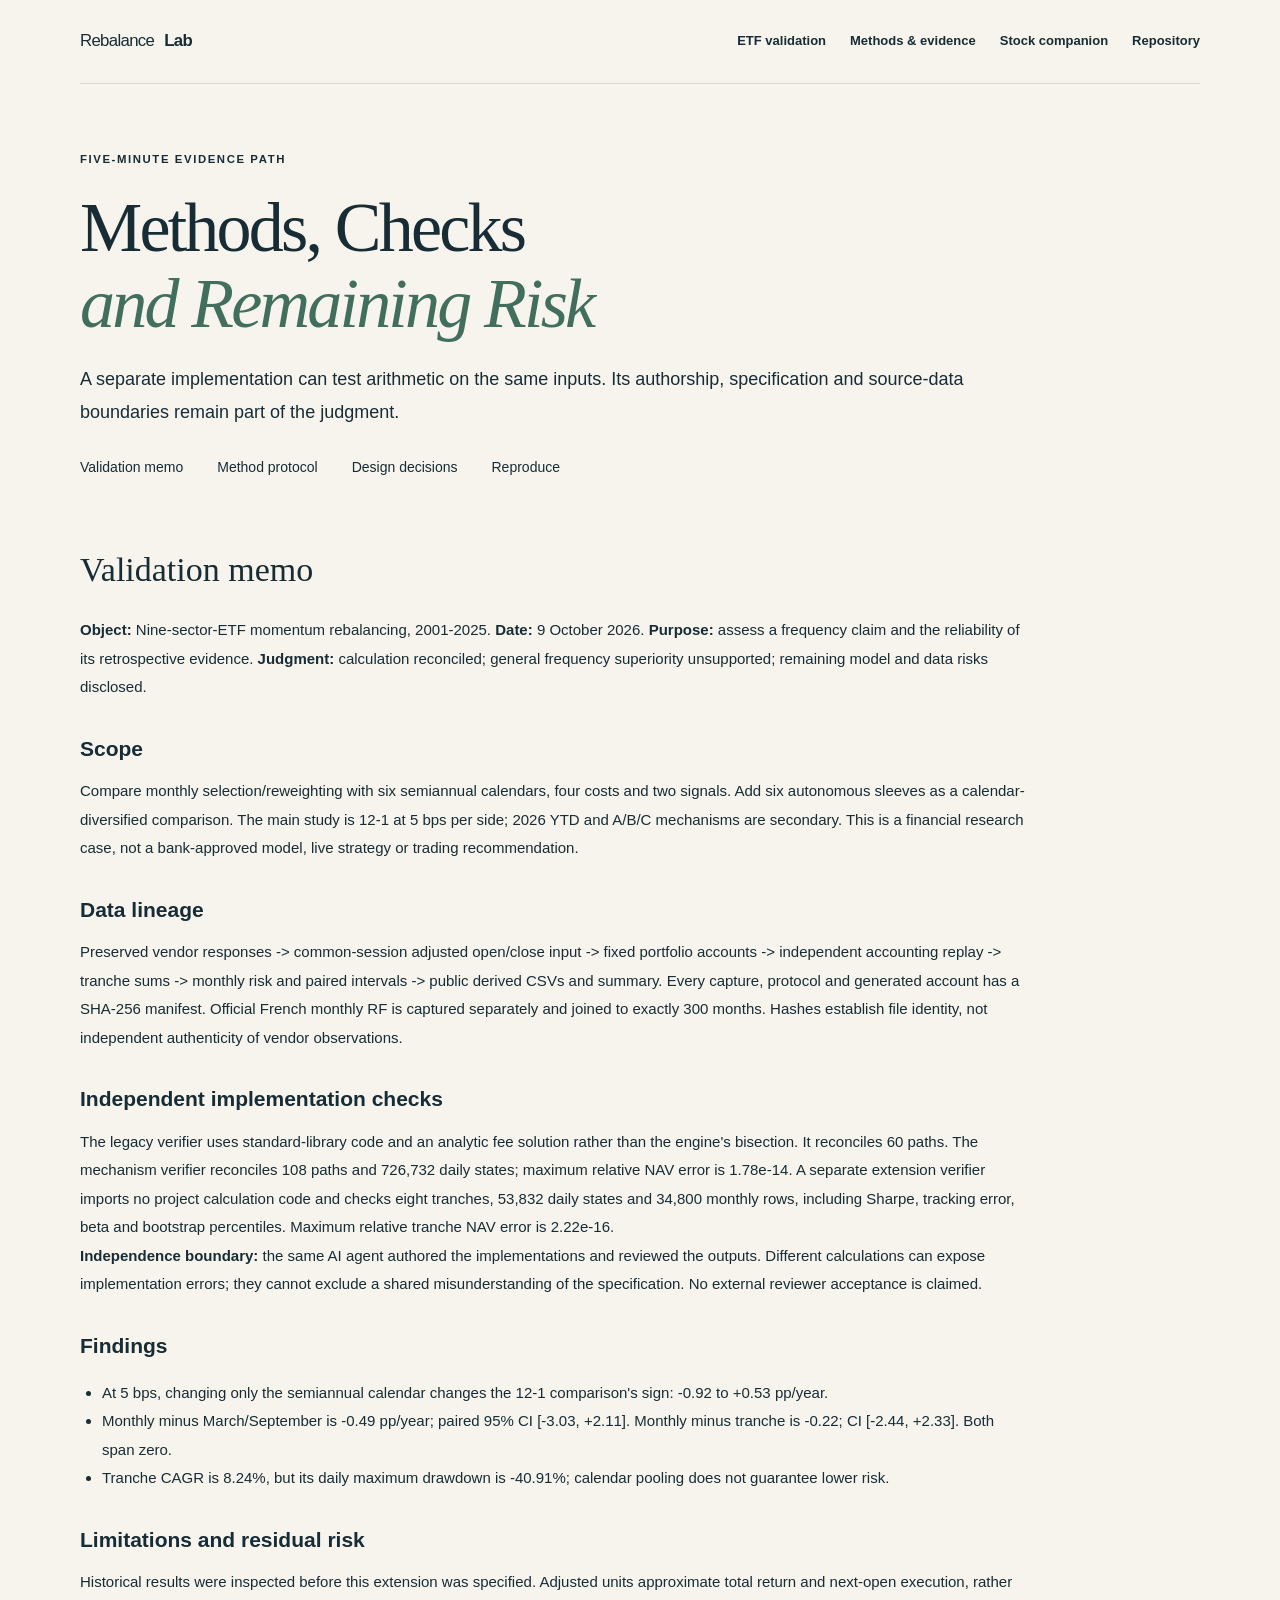
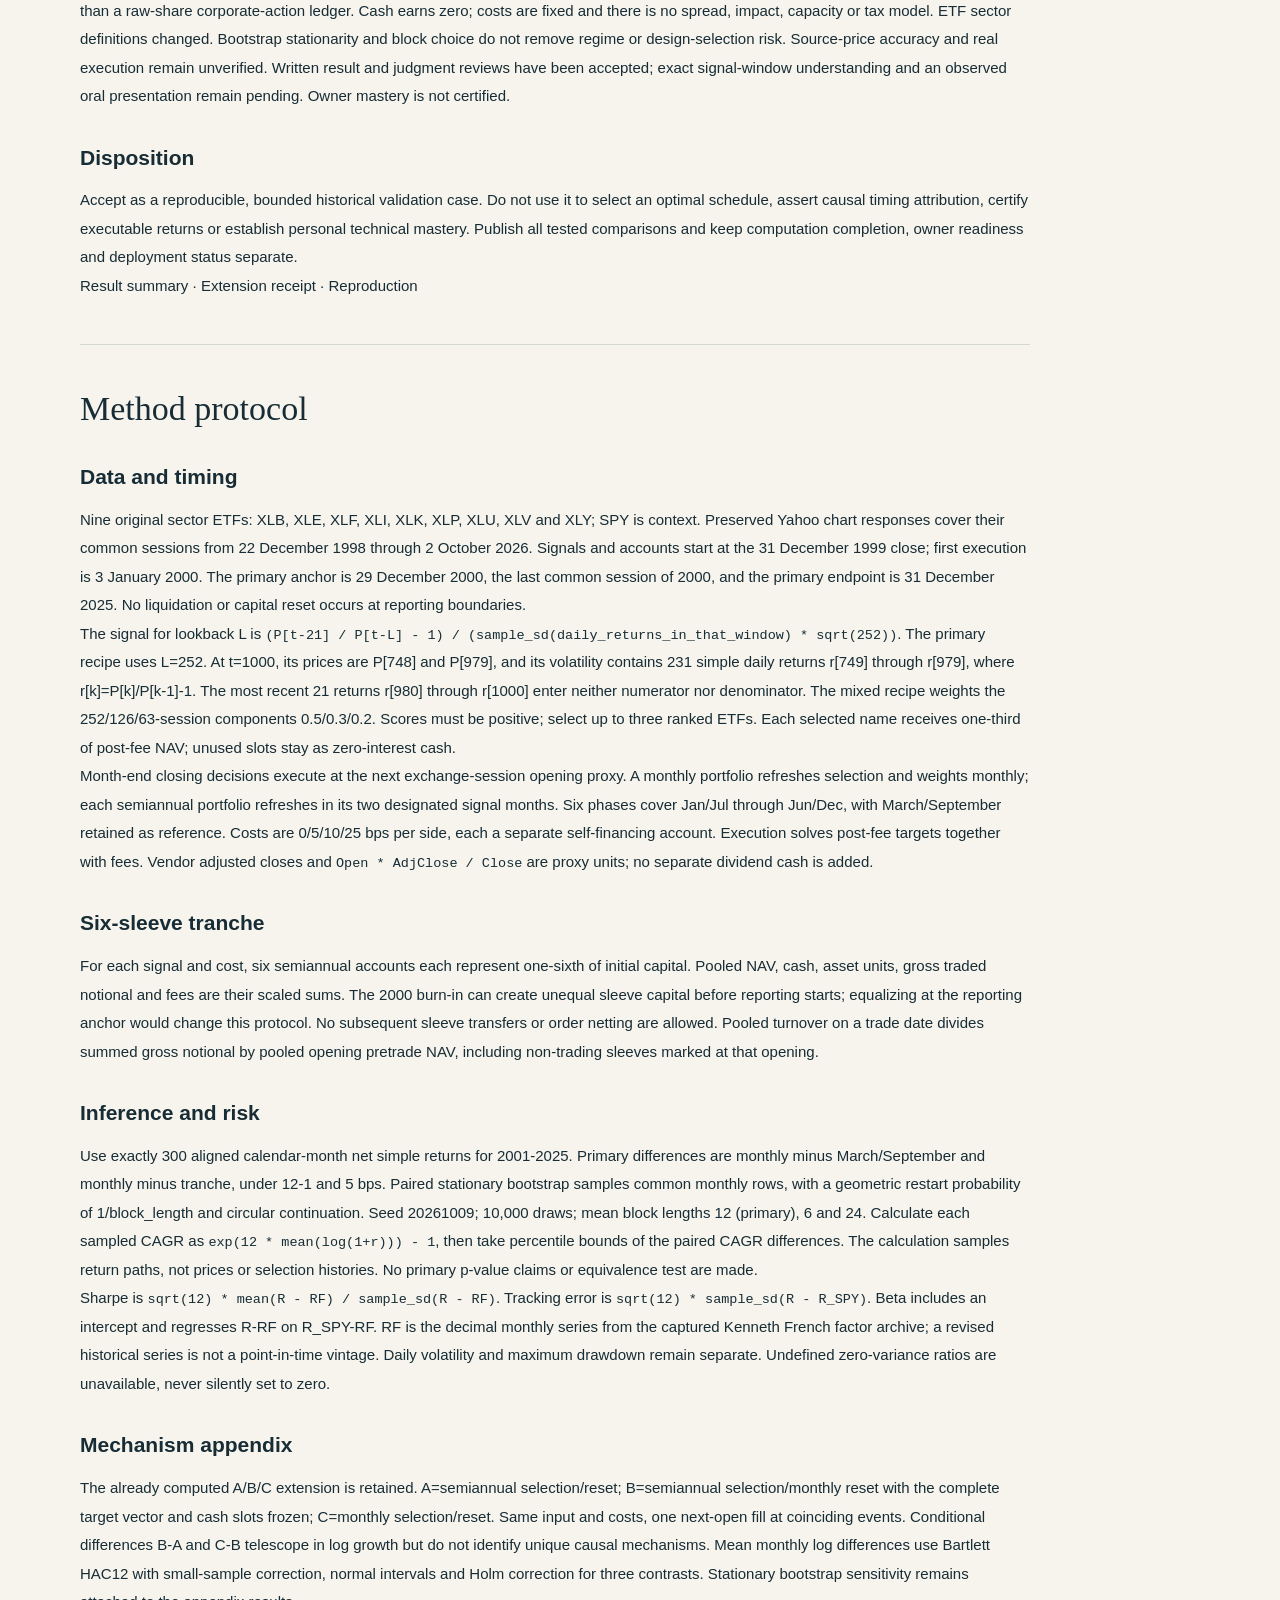
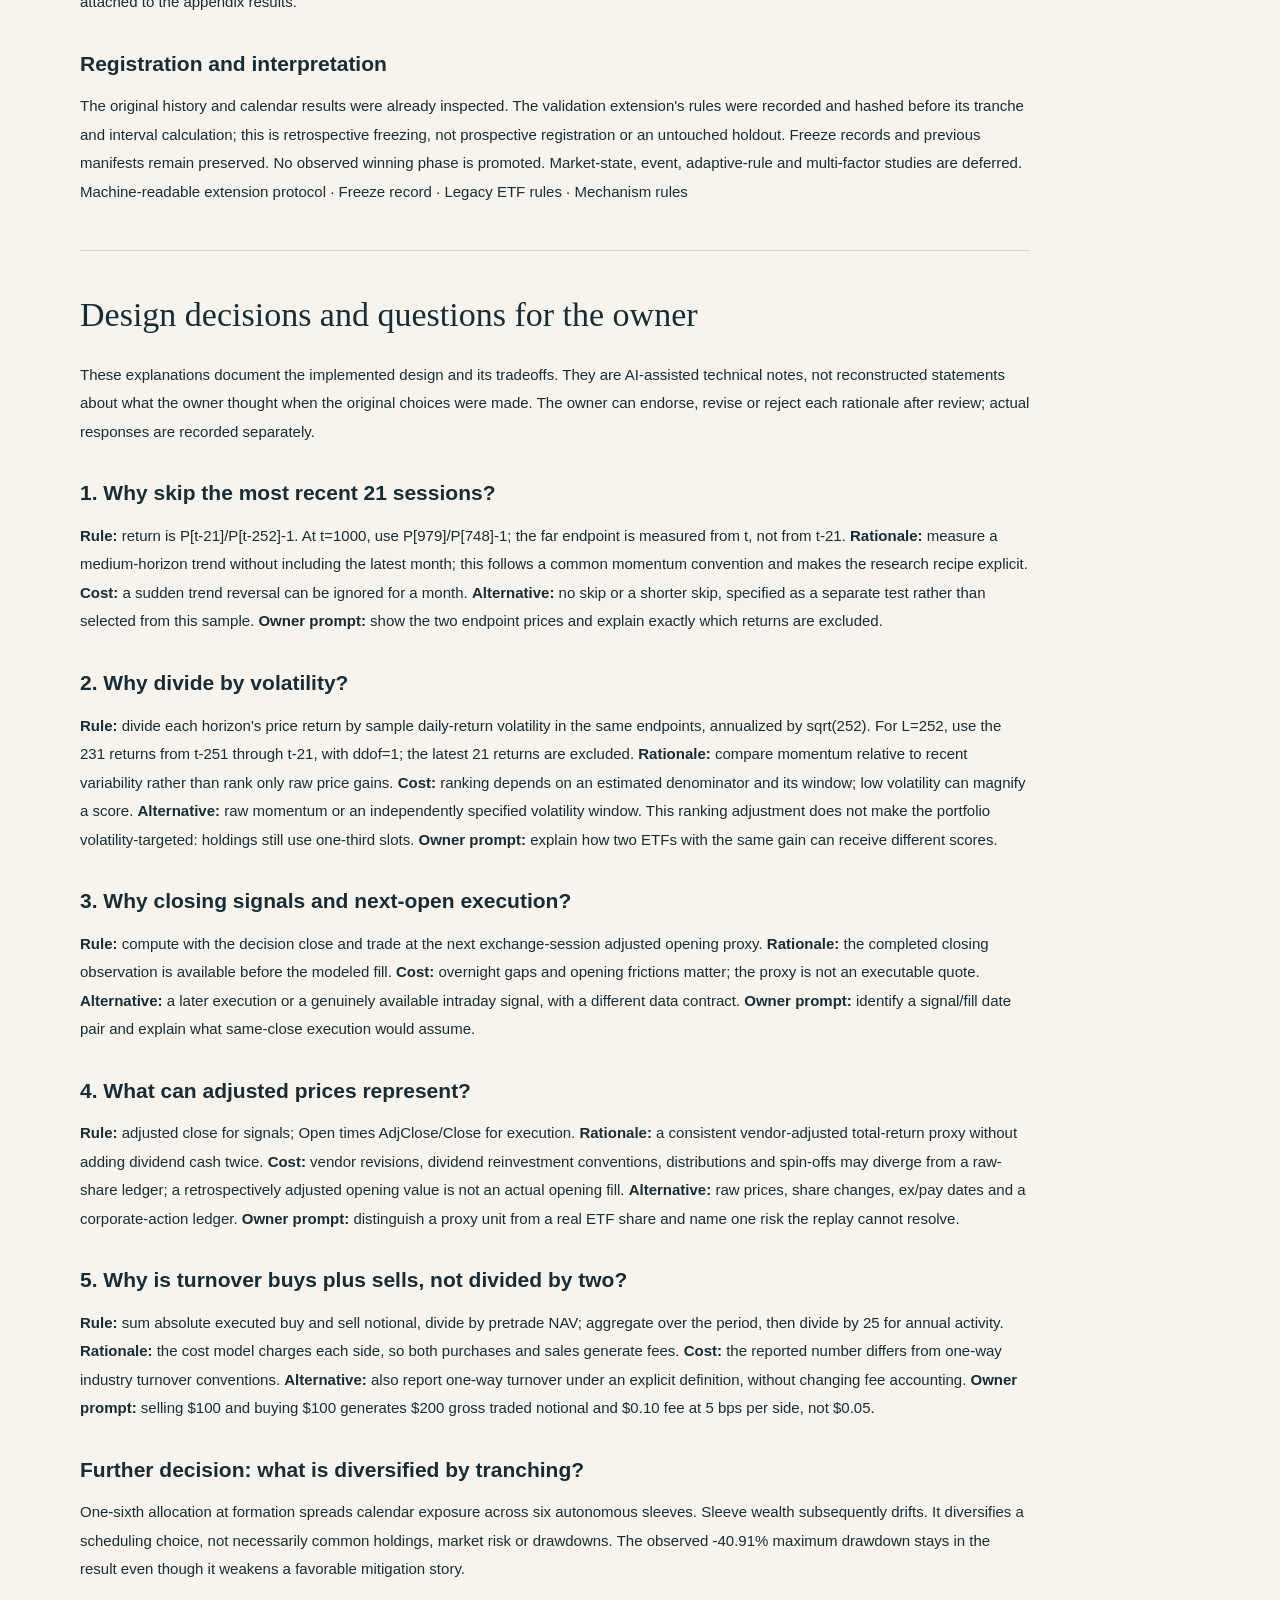
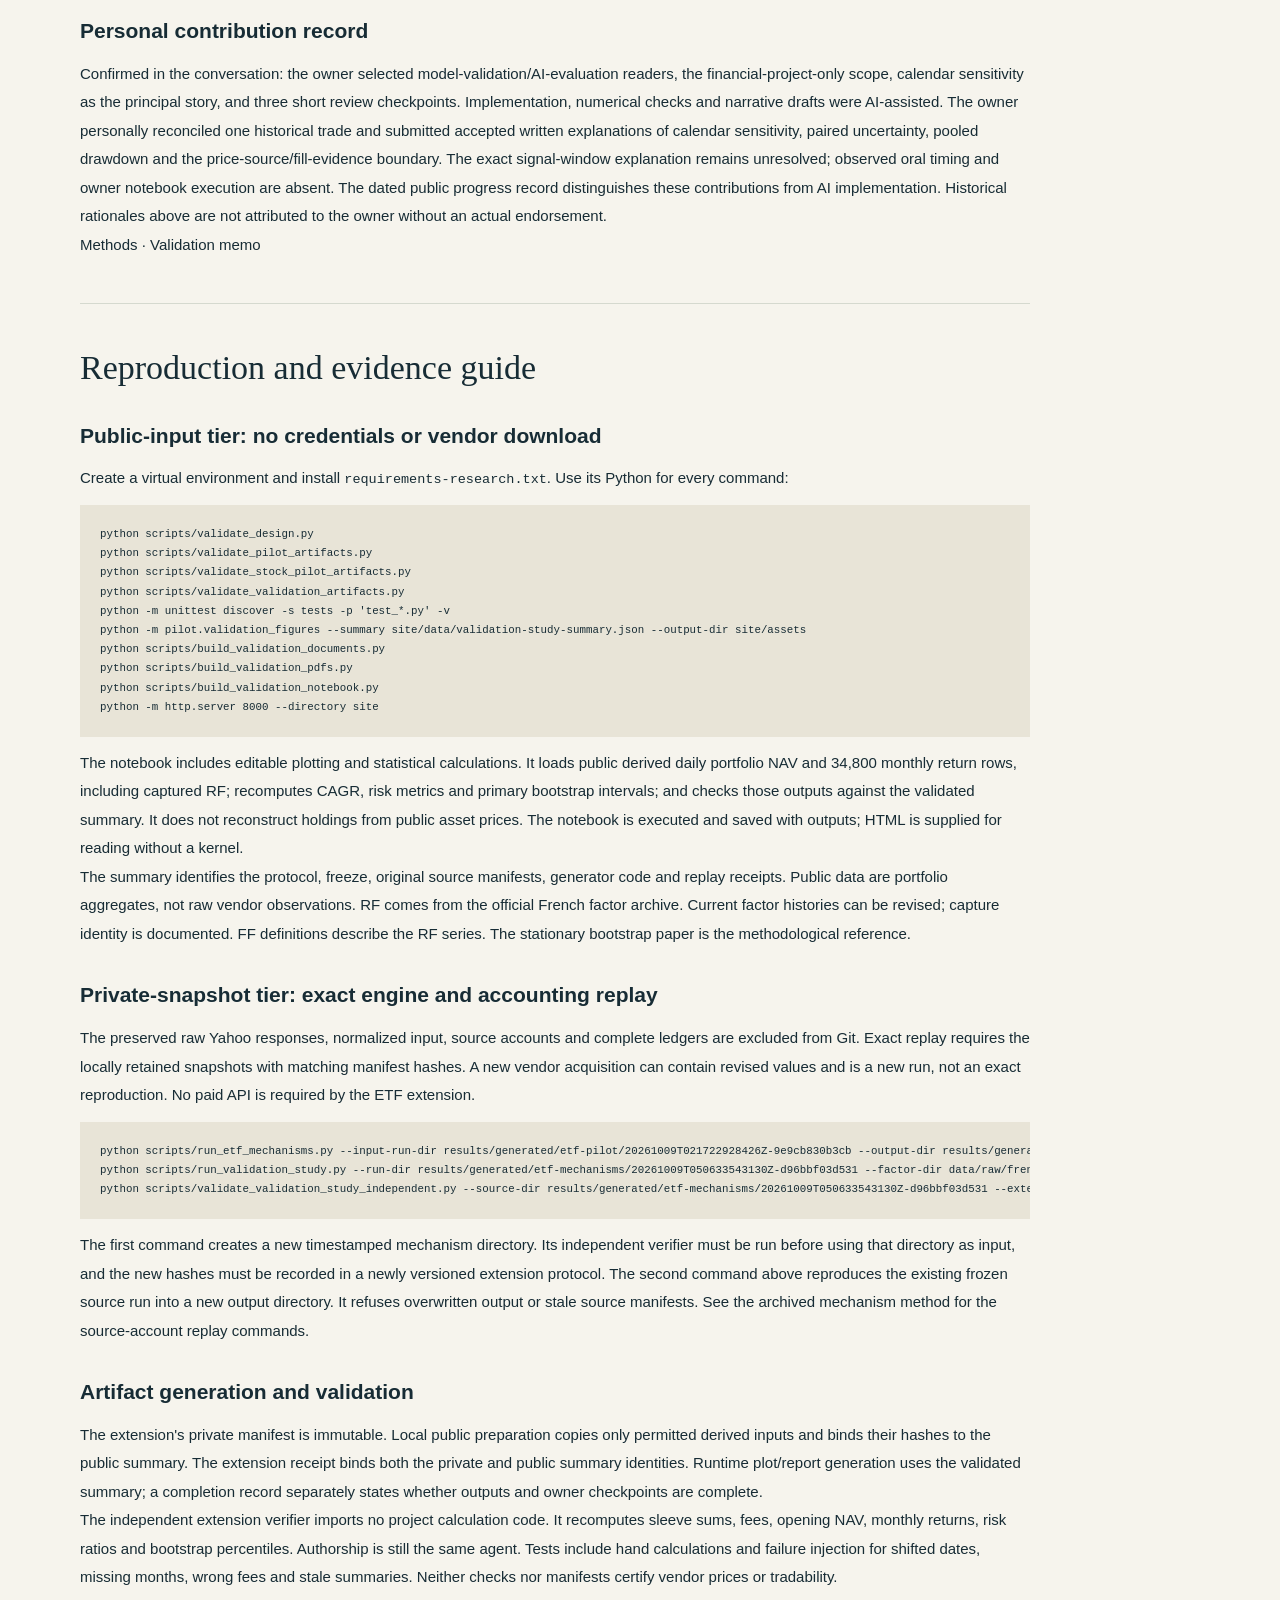
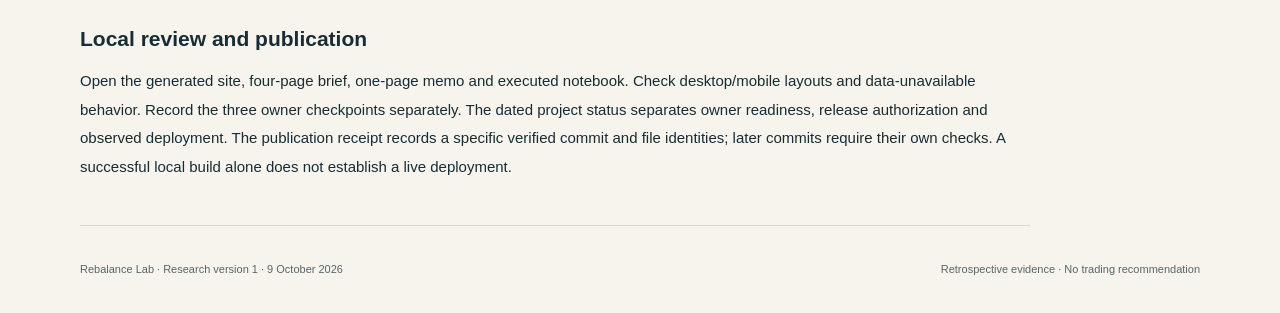
==== commit 78f88246: "Bind observed deployment to the publication status and receipts" ====
--- a/site/methods.html
+++ b/site/methods.html
@@ -77,5 +77,5 @@
 <p>The extension's private manifest is immutable. Local public preparation copies only permitted derived inputs and binds their hashes to the public summary. The extension receipt binds both the private and public summary identities. Runtime plot/report generation uses the validated summary; a completion record separately states whether outputs and owner checkpoints are complete.</p>
 <p>The independent extension verifier imports no project calculation code. It recomputes sleeve sums, fees, opening NAV, monthly returns, risk ratios and bootstrap percentiles. Authorship is still the same agent. Tests include hand calculations and failure injection for shifted dates, missing months, wrong fees and stale summaries. Neither checks nor manifests certify vendor prices or tradability.</p>
 <h3>Local review and publication</h3>
-<p>Open the generated site, four-page brief, one-page memo and executed notebook. Check desktop/mobile layouts and data-unavailable behavior. Record the three owner checkpoints separately. This release is prepared locally; a public URL already exists for the older version. Do not call the new version deployed until a separately authorized push/deploy completes and its live contents are verified.</p>
+<p>Open the generated site, four-page brief, one-page memo and executed notebook. Check desktop/mobile layouts and data-unavailable behavior. Record the three owner checkpoints separately. The dated <a href="https://github.com/Yuchi-Wang02/rebalance-lab/blob/main/results/status.json">project status</a> separates owner readiness, release authorization and observed deployment. The <a href="https://github.com/Yuchi-Wang02/rebalance-lab/blob/main/results/publication-verification.json">publication receipt</a> records a specific verified commit and file identities; later commits require their own checks. A successful local build alone does not establish a live deployment.</p>
 </section></main><footer class="v-footer"><span>Rebalance Lab · Research version 1 · 9 October 2026</span><span>Retrospective evidence · No trading recommendation</span></footer></body></html>
